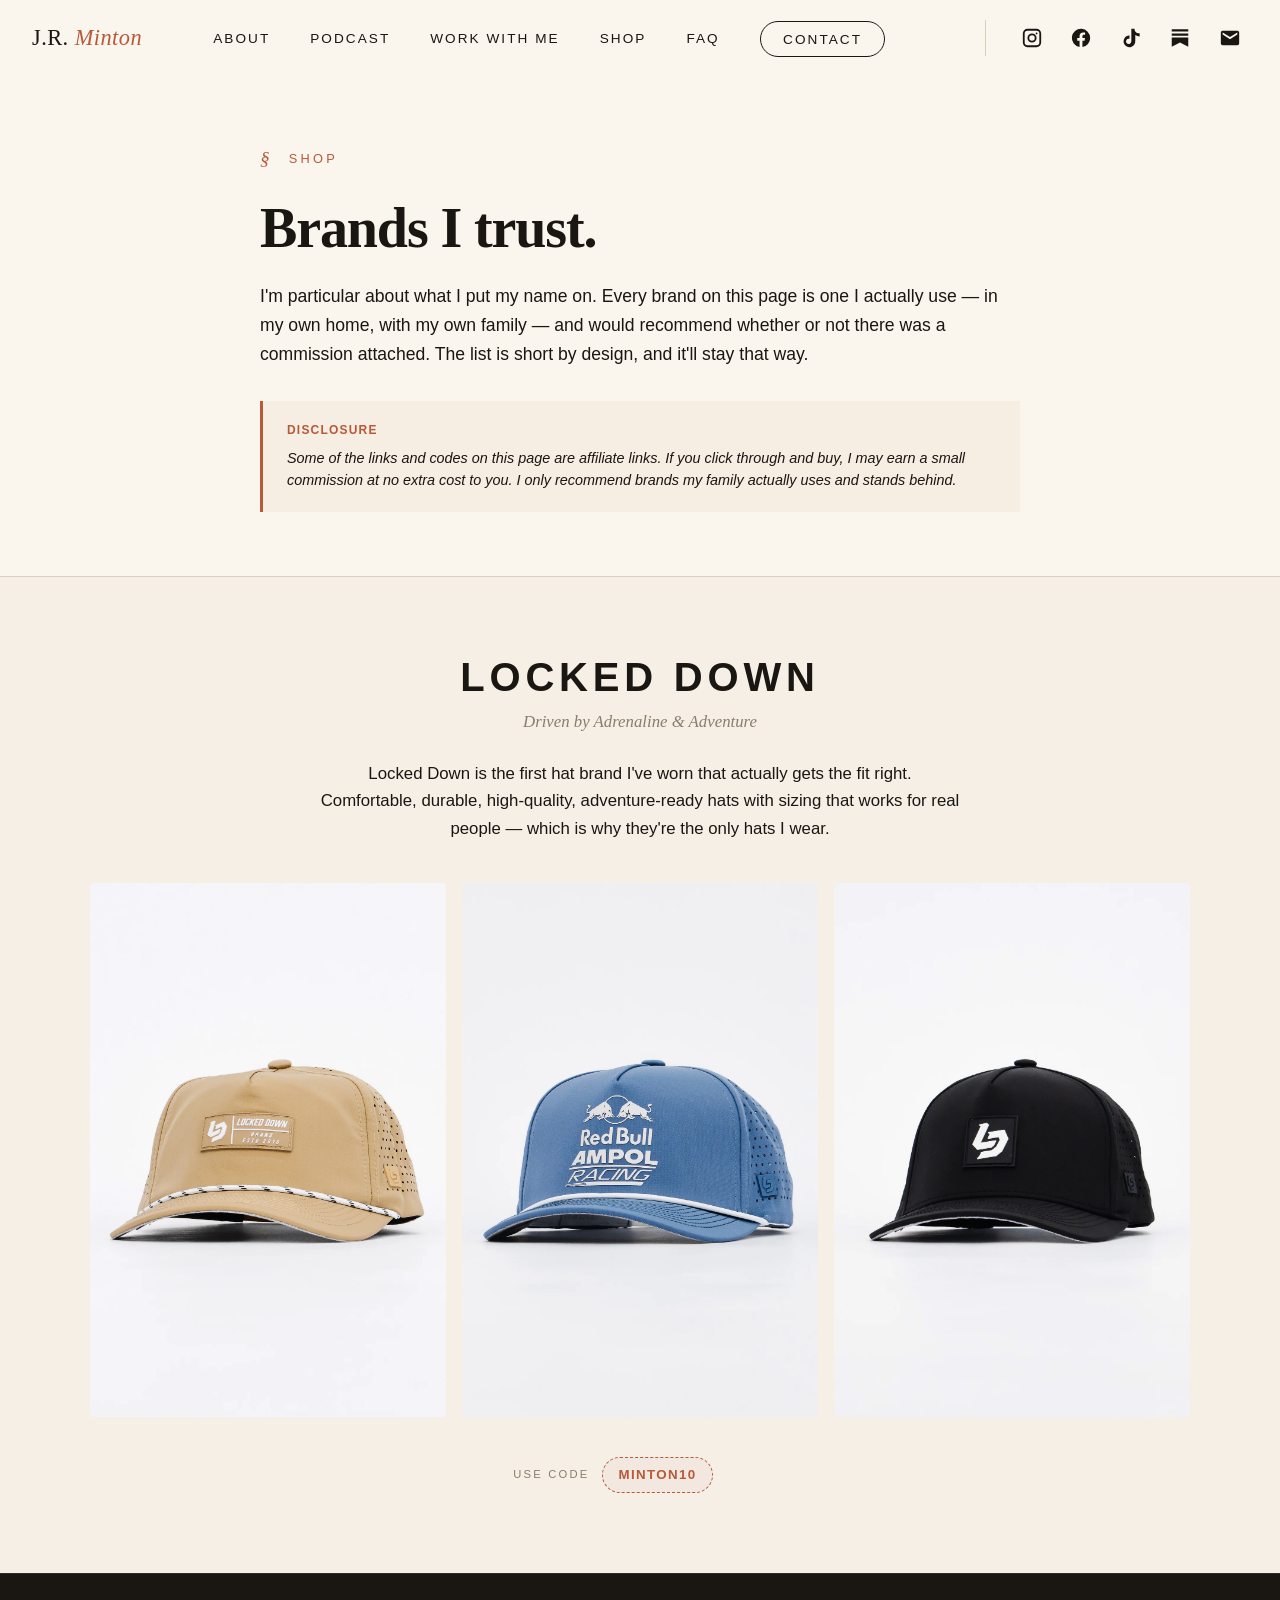
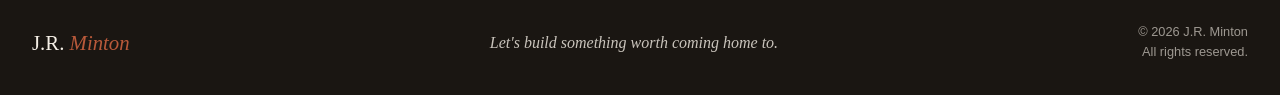
==== affiliates.html @ f05497c1 "Add files via upload" ====
<!DOCTYPE html>
<html lang="en">
<head>
<meta charset="UTF-8" />
<meta name="viewport" content="width=device-width, initial-scale=1.0" />

<!-- ============== PAGE-SPECIFIC METADATA ============== -->
<title>Shop — Brands I Trust | J.R. Minton</title>
<meta name="description" content="A short, carefully curated list of brands J.R. Minton actually uses with his family — and stands behind." />
<link rel="canonical" href="https://jrminton.com/affiliates.html" />

<!-- ============== SHARED SEO META ============== -->
<meta name="author" content="J.R. Minton" />
<meta name="robots" content="index, follow, max-image-preview:large" />
<meta name="theme-color" content="#1a1612" />

<!-- ============== OPEN GRAPH ============== -->
<meta property="og:type" content="website" />
<meta property="og:site_name" content="J.R. Minton" />
<meta property="og:title" content="Shop — Brands I Trust | J.R. Minton" />
<meta property="og:description" content="A short, carefully curated list of brands J.R. Minton actually uses with his family — and stands behind." />
<meta property="og:url" content="https://jrminton.com/affiliates.html" />
<meta property="og:image" content="https://jrminton.com/jr-minton.jpg" />
<meta property="og:image:alt" content="Portrait of J.R. Minton" />
<meta property="og:locale" content="en_US" />

<!-- ============== TWITTER / X CARD ============== -->
<meta name="twitter:card" content="summary_large_image" />
<meta name="twitter:title" content="Shop — Brands I Trust | J.R. Minton" />
<meta name="twitter:description" content="A short, carefully curated list of brands J.R. Minton actually uses with his family — and stands behind." />
<meta name="twitter:image" content="https://jrminton.com/jr-minton.jpg" />
<meta name="twitter:image:alt" content="Portrait of J.R. Minton" />

<!-- ============== FAVICON ============== -->
<link rel="icon" type="image/x-icon" href="/favicon.ico" />
<link rel="icon" type="image/svg+xml" href="/favicon.svg" />
<link rel="icon" type="image/png" sizes="96x96" href="/favicon-96x96.png" />
<link rel="apple-touch-icon" sizes="180x180" href="/apple-touch-icon.png" />
<link rel="manifest" href="/site.webmanifest" />

<!-- ============== SHARED STYLES ============== -->
<link rel="stylesheet" href="styles.css" />

</head>
<body>

<!-- ============== NAV (shared — keep identical across pages) ============== -->
<nav id="nav">
  <div class="nav-inner">
    <a href="/" class="nav-logo">J.R. <span>Minton</span></a>
    <ul class="nav-links" id="navLinks">
      <li><a href="/#about">About</a></li>
      <li><a href="/#podcast">Podcast</a></li>
      <li><a href="/#work">Work With Me</a></li>
      <li><a href="/affiliates.html">Shop</a></li>
      <li><a href="/#faq">FAQ</a></li>
      <li><a href="/#connect" class="nav-cta">Contact</a></li>
    </ul>
    <div class="nav-socials">
      <a href="https://www.instagram.com/minton__jr" target="_blank" rel="noopener noreferrer" class="nav-social" aria-label="Instagram">
        <svg viewBox="0 0 24 24"><path fill-rule="evenodd" d="M7 2h10a5 5 0 0 1 5 5v10a5 5 0 0 1-5 5H7a5 5 0 0 1-5-5V7a5 5 0 0 1 5-5zm0 2a3 3 0 0 0-3 3v10a3 3 0 0 0 3 3h10a3 3 0 0 0 3-3V7a3 3 0 0 0-3-3zm10 2a1 1 0 1 0 0 2 1 1 0 0 0 0-2zm-5 1a5 5 0 1 1 0 10 5 5 0 0 1 0-10zm0 2a3 3 0 1 0 0 6 3 3 0 0 0 0-6z"/></svg>
      </a>
      <a href="https://www.facebook.com/share/1GjVgejUcX/" target="_blank" rel="noopener noreferrer" class="nav-social" aria-label="Facebook">
        <svg viewBox="0 0 24 24"><path d="M22 12a10 10 0 1 0-11.56 9.88v-6.99H7.9V12h2.54V9.8c0-2.5 1.5-3.89 3.78-3.89 1.1 0 2.24.2 2.24.2v2.46h-1.26c-1.24 0-1.63.77-1.63 1.56V12h2.77l-.44 2.89h-2.33v6.99A10 10 0 0 0 22 12z"/></svg>
      </a>
      <a href="https://www.tiktok.com/@minton__jr" target="_blank" rel="noopener noreferrer" class="nav-social" aria-label="TikTok">
        <svg viewBox="0 0 24 24"><path d="M19.59 6.69a4.83 4.83 0 0 1-3.77-4.25V2h-3.45v13.67a2.89 2.89 0 0 1-5.2 1.74 2.89 2.89 0 0 1 2.31-4.64 2.93 2.93 0 0 1 .88.13V9.4a6.84 6.84 0 0 0-1-.05A6.33 6.33 0 0 0 5.8 20.1a6.34 6.34 0 0 0 10.86-4.43V8.78a8.16 8.16 0 0 0 4.77 1.52V6.85a4.85 4.85 0 0 1-1.84-.16z"/></svg>
      </a>
      <a href="https://substack.com/@mintonjr" target="_blank" rel="noopener noreferrer" class="nav-social" aria-label="Substack">
        <svg viewBox="0 0 24 24"><path d="M3 2.5h18V5H3zm0 4.5h18v2.5H3zm0 4.5h18V21.5l-9-4.5-9 4.5z"/></svg>
      </a>
      <a href="mailto:sofas_liquids_8u@icloud.com" class="nav-social" aria-label="Email J.R.">
        <svg viewBox="0 0 24 24"><path d="M20 4H4a2 2 0 0 0-2 2v12a2 2 0 0 0 2 2h16a2 2 0 0 0 2-2V6a2 2 0 0 0-2-2zm0 4.24-8 5-8-5V6l8 5 8-5v2.24z"/></svg>
      </a>
    </div>
    <button class="menu-toggle" id="menuToggle" aria-label="Open menu" aria-expanded="false">
      <svg class="menu-icon-open" viewBox="0 0 24 24" aria-hidden="true">
        <path d="M3 6h18M3 12h18M3 18h18" stroke="currentColor" stroke-width="2" stroke-linecap="round" fill="none"/>
      </svg>
      <svg class="menu-icon-close" viewBox="0 0 24 24" aria-hidden="true">
        <path d="M6 6l12 12M18 6L6 18" stroke="currentColor" stroke-width="2" stroke-linecap="round" fill="none"/>
      </svg>
    </button>
  </div>
</nav>

<main>

  <!-- ============== INTRO + DISCLOSURE ============== -->
  <section class="affiliate-intro">
    <div class="section-inner">
      <div class="section-label">Shop</div>
      <h1>Brands I <span class="italic">trust.</span></h1>
      <p class="lead">
        I'm particular about what I put my name on. Every brand on this page is one I actually use — in my own home, with my own family — and would recommend whether or not there was a commission attached. The list is short by design, and it'll stay that way.
      </p>

      <div class="affiliate-disclosure">
        <strong>Disclosure</strong>
        Some of the links and codes on this page are affiliate links. If you click through and buy, I may earn a small commission at no extra cost to you. I only recommend brands my family actually uses and stands behind.
      </div>
    </div>
  </section>

  <!-- ============== BRAND: LOCKED DOWN ============== -->
  <!--
    To add a new brand later, copy this entire <section class="affiliate-brand">...</section>
    block, paste it below, and swap in the new brand's name, blurb, products, and code.
    The page automatically alternates the section background (cream ↔ paper) based on position.

    Logo: currently rendering the brand name as a styled wordmark. To use an actual image
    instead, replace the <div class="brand-name"> line with:
      <img src="locked-down-logo.png" class="brand-logo-img" alt="Locked Down Brand" />
  -->
  <section class="affiliate-brand">
    <div class="section-inner">

      <div class="brand-header">
        <div class="brand-name">Locked Down</div>
        <div class="brand-tagline">Driven by Adrenaline &amp; Adventure</div>
      </div>

      <p class="brand-blurb">
        Locked Down is the first hat brand I've worn that actually gets the fit right. Comfortable, durable, high-quality, adventure-ready hats with sizing that works for real people — which is why they're the only hats I wear.
      </p>

      <div class="brand-products">
        <a href="https://collabs.shop/lomo2l" target="_blank" rel="sponsored noopener noreferrer" class="brand-product" aria-label="Shop the tan Locked Down hat">
          <img src="locked-down-1.webp" alt="Locked Down tan/khaki hat with brand patch" loading="lazy" />
        </a>
        <a href="https://collabs.shop/q4mbfq" target="_blank" rel="sponsored noopener noreferrer" class="brand-product" aria-label="Shop the Red Bull Ampol Racing Locked Down hat">
          <img src="locked-down-2.webp" alt="Locked Down x Red Bull Ampol Racing blue hat" loading="lazy" />
        </a>
        <a href="https://collabs.shop/qpv1nc" target="_blank" rel="sponsored noopener noreferrer" class="brand-product" aria-label="Shop the black Locked Down ICON hat">
          <img src="locked-down-3.webp" alt="Locked Down ICON black hat with LD logo" loading="lazy" />
        </a>
      </div>

      <!-- DISCOUNT CODE — tap the pill to copy. -->
      <div class="brand-code">
        <span class="brand-code-label">Use code</span>
        <button type="button" class="brand-code-value" data-copy="MINTON10">MINTON10</button>
        <span class="brand-code-copied" aria-live="polite">Copied!</span>
      </div>

    </div>
  </section>

</main>

<!-- ============== FOOTER ============== -->
<footer>
  <div class="footer-inner">
    <div class="footer-logo">J.R. <span class="italic">Minton</span></div>
    <div class="footer-tagline">Let's build something worth coming home to.</div>
    <div class="footer-meta">
      © 2026 J.R. Minton<br>
      All rights reserved.
    </div>
  </div>
</footer>

<script src="scripts.js" defer></script>

</body>
</html>
---- styles.css ----
:root {
    --ink: #1a1612;
    --cream: #f5efe6;
    --paper: #faf6ee;
    --terracotta: #b8593a;
    --terracotta-deep: #8f4128;
    --sage: #6b7a5a;
    --warm-gray: #8a7d6b;
    --rule: #d9cfbf;
  }

  * { margin: 0; padding: 0; box-sizing: border-box; }

  html { scroll-behavior: smooth; }

  body {
    background: var(--paper);
    color: var(--ink);
    font-family: 'Inter', sans-serif;
    font-weight: 400;
    line-height: 1.6;
    -webkit-font-smoothing: antialiased;
    overflow-x: hidden;
  }

  .display { font-family: 'Fraunces', serif; font-weight: 400; letter-spacing: -0.02em; }
  .display-italic { font-family: 'Fraunces', serif; font-style: italic; font-weight: 400; }

  /* ================ NAV ================ */
  nav {
    position: fixed;
    top: 0; left: 0; right: 0;
    z-index: 100;
    padding: 1.25rem 2rem;
    background: var(--paper);
    border-bottom: 1px solid transparent;
    transition: border-color 0.3s ease;
  }
  nav.scrolled { border-bottom-color: var(--rule); }

  .nav-inner {
    max-width: 1400px;
    margin: 0 auto;
    display: flex;
    justify-content: space-between;
    align-items: center;
  }

  .nav-logo {
    font-family: 'Fraunces', serif;
    font-size: 1.4rem;
    font-weight: 500;
    letter-spacing: 0.02em;
    color: var(--ink);
    text-decoration: none;
  }
  .nav-logo span { font-style: italic; color: var(--terracotta); }

  .nav-links {
    display: flex;
    gap: 2.5rem;
    list-style: none;
    align-items: center;
  }
  .nav-links a {
    font-size: 0.85rem;
    text-transform: uppercase;
    letter-spacing: 0.15em;
    color: var(--ink);
    text-decoration: none;
    transition: color 0.2s ease;
    font-weight: 500;
  }
  .nav-links a:hover { color: var(--terracotta); }

  .nav-cta {
    padding: 0.6rem 1.4rem;
    border: 1px solid var(--ink);
    border-radius: 999px;
    transition: all 0.2s ease;
  }
  .nav-cta:hover {
    background: var(--ink);
    color: var(--paper) !important;
  }

  .menu-toggle {
    display: none;
    background: none;
    border: none;
    cursor: pointer;
    color: var(--ink);
    padding: 0.25rem;
    line-height: 0;
  }
  .menu-toggle svg {
    width: 24px;
    height: 24px;
    display: block;
  }
  .menu-toggle .menu-icon-close { display: none; }
  .menu-toggle.is-open .menu-icon-open { display: none; }
  .menu-toggle.is-open .menu-icon-close { display: block; }

  /* ================ NAV SOCIALS ================ */
  .nav-socials {
    display: flex;
    align-items: center;
    gap: 0.85rem;
    margin-left: 1.75rem;
    padding-left: 1.75rem;
    border-left: 1px solid var(--rule);
  }
  .nav-social {
    display: inline-flex;
    align-items: center;
    justify-content: center;
    width: 36px;
    height: 36px;
    border-radius: 50%;
    color: var(--ink);
    transition: all 0.2s ease;
    text-decoration: none;
  }
  .nav-social:hover {
    background: var(--terracotta);
    color: var(--paper);
    transform: translateY(-1px);
  }
  .nav-social svg {
    width: 22px;
    height: 22px;
    fill: currentColor;
  }

  /* ================ HERO ================ */
  .hero {
    min-height: 100vh;
    /* dvh accounts for iOS Safari's collapsing browser chrome — newer browsers
       use this; older ones fall back to the vh value above. */
    min-height: 100dvh;
    padding: 8rem 2rem 4rem;
    display: flex;
    align-items: center;
    position: relative;
    overflow: hidden;
    background: var(--ink);
    color: var(--cream);
  }

  .hero::before {
    content: '';
    position: absolute;
    top: 0; right: 0;
    width: 45%;
    height: 100%;
    background:
      radial-gradient(circle at 80% 30%, rgba(184, 89, 58, 0.12) 0%, transparent 55%),
      radial-gradient(circle at 20% 70%, rgba(107, 122, 90, 0.08) 0%, transparent 45%);
    pointer-events: none;
  }

  .hero-inner {
    max-width: 1100px;
    margin: 0 auto;
    width: 100%;
    position: relative;
    z-index: 1;
  }

  .hero-headline-row {
    display: flex;
    align-items: center;
    justify-content: center;
    gap: 2.5rem;
    margin-bottom: 2rem;
    flex-wrap: wrap;
  }
  .hero-headline-row h1 {
    margin-bottom: 0;
    min-width: 0;
  }

  .hero-eyebrow {
    display: flex;
    align-items: center;
    gap: 1rem;
    margin-bottom: 2rem;
    font-size: 0.8rem;
    letter-spacing: 0.2em;
    text-transform: uppercase;
    color: var(--warm-gray);
    font-weight: 500;
  }
  .hero-eyebrow::before {
    content: '';
    width: 40px;
    height: 1px;
    background: var(--terracotta);
  }
  .hero .hero-eyebrow {
    color: var(--cream);
    opacity: 0.7;
  }

  .hero h1 {
    font-family: 'Fraunces', serif;
    font-size: clamp(3rem, 7vw, 6.5rem);
    line-height: 0.95;
    letter-spacing: -0.03em;
    margin-bottom: 2rem;
    font-weight: 300;
    color: var(--cream);
  }
  .hero h1 .italic {
    font-style: italic;
    color: var(--terracotta);
    font-weight: 300;
  }
  .hero h1 .headline-line-2 {
    font-size: 0.78em;
    display: inline-block;
    white-space: nowrap;
  }
  /* Allow the second line to wrap on narrow screens; otherwise it overflows
     the viewport and gets clipped by body's overflow-x: hidden. */
  @media (max-width: 600px) {
    .hero h1 .headline-line-2 { white-space: normal; }
  }

  .hero-tagline {
    font-size: 1.15rem;
    line-height: 1.6;
    color: var(--cream);
    opacity: 0.78;
    max-width: 520px;
    margin-bottom: 2.5rem;
  }

  .hero-cta-group {
    display: flex;
    gap: 1rem;
    flex-wrap: wrap;
  }

  .btn {
    display: inline-flex;
    align-items: center;
    gap: 0.6rem;
    padding: 0.95rem 1.8rem;
    font-size: 0.85rem;
    text-transform: uppercase;
    letter-spacing: 0.15em;
    text-decoration: none;
    font-weight: 500;
    transition: all 0.25s ease;
    cursor: pointer;
    border: none;
    font-family: 'Inter', sans-serif;
  }
  .btn-primary {
    background: var(--ink);
    color: var(--paper);
    border-radius: 999px;
  }
  .btn-primary:hover {
    background: var(--terracotta);
    transform: translateY(-2px);
  }
  .btn-secondary {
    background: var(--cream);
    color: var(--ink);
    border: 1.5px solid var(--ink);
    border-radius: 999px;
  }
  .btn-secondary:hover {
    background: var(--ink);
    color: var(--paper);
  }
  .hero .btn-secondary {
    background: transparent;
    color: var(--cream);
    border-color: var(--cream);
  }
  .hero .btn-secondary:hover {
    background: var(--cream);
    color: var(--ink);
  }
  .btn-arrow { transition: transform 0.25s ease; }
  .btn:hover .btn-arrow { transform: translateX(4px); }

  .hero-portrait {
    width: 220px;
    height: 220px;
    flex-shrink: 0;
    border-radius: 50%;
    overflow: hidden;
    box-shadow: 0 8px 24px rgba(26, 22, 18, 0.15);
    background: var(--cream);
  }

  .hero-portrait img {
    width: 100%;
    height: 100%;
    object-fit: cover;
    object-position: center top;
    display: block;
  }

  .portrait-badge {
    position: absolute;
    bottom: -1.5rem;
    left: -1.5rem;
    background: var(--cream);
    padding: 1.25rem 1.5rem;
    border-radius: 4px;
    box-shadow: 0 10px 40px rgba(26, 22, 18, 0.12);
    z-index: 2;
  }
  .portrait-badge-num {
    font-family: 'Fraunces', serif;
    font-size: 2rem;
    line-height: 1;
    color: var(--terracotta);
    font-weight: 500;
  }
  .portrait-badge-label {
    font-size: 0.7rem;
    text-transform: uppercase;
    letter-spacing: 0.15em;
    color: var(--warm-gray);
    margin-top: 0.4rem;
  }

  /* ================ SOCIAL STRIP ================ */
  .social-strip {
    background: var(--ink);
    color: var(--cream);
    padding: 3rem 2rem;
    overflow: hidden;
  }
  /* Inline variant — sits inside another section with rounded corners and tight margins */
  .social-strip-inline {
    border-radius: 4px;
    padding: 2.5rem 2rem;
    margin-bottom: 1.5rem;
  }
  .social-strip-inner {
    max-width: 1400px;
    margin: 0 auto;
    display: grid;
    grid-template-columns: repeat(4, 1fr);
    gap: 2rem;
  }
  .social-stat {
    text-align: center;
    border-right: 1px solid rgba(245, 239, 230, 0.15);
    padding: 0.5rem 0;
  }
  .social-stat:last-child { border-right: none; }
  .social-stat-num {
    font-family: 'Fraunces', serif;
    font-size: 2.5rem;
    line-height: 1;
    margin-bottom: 0.5rem;
    font-weight: 400;
  }
  .social-stat-num .italic { font-style: italic; color: var(--terracotta); }
  .social-stat-label {
    font-size: 0.75rem;
    text-transform: uppercase;
    letter-spacing: 0.2em;
    opacity: 0.7;
  }

  /* ================ SECTION SHARED ================ */
  section {
    padding: 7rem 2rem;
    position: relative;
  }
  .section-inner {
    max-width: 1400px;
    margin: 0 auto;
  }

  .section-label {
    font-size: 0.8rem;
    letter-spacing: 0.25em;
    text-transform: uppercase;
    color: var(--terracotta);
    margin-bottom: 1.5rem;
    font-weight: 500;
    display: flex;
    align-items: center;
    gap: 1rem;
  }
  .section-label::before {
    content: '§';
    font-family: 'Fraunces', serif;
    font-size: 1.2rem;
    font-style: italic;
  }

  .section-title {
    font-family: 'Fraunces', serif;
    font-size: clamp(2.2rem, 4.5vw, 4rem);
    line-height: 1.05;
    letter-spacing: -0.02em;
    margin-bottom: 1.5rem;
    font-weight: 400;
  }
  .section-title .italic { font-style: italic; color: var(--terracotta); font-weight: 300; }

  /* ================ ABOUT ================ */
  .about {
    background: var(--cream);
  }
  .about-grid {
    display: grid;
    grid-template-columns: 1fr 1.2fr;
    gap: 5rem;
    align-items: start;
  }
  .about-image-stack {
    position: relative;
    aspect-ratio: 3/4;
  }
  .about-image-main {
    position: absolute;
    inset: 0;
    background: linear-gradient(135deg, #3d342a 0%, #1a1612 100%);
    border-radius: 4px;
    box-shadow: 0 20px 60px rgba(26, 22, 18, 0.2);
    overflow: hidden;
  }
  .about-image-main img {
    width: 100%;
    height: 100%;
    object-fit: cover;
    object-position: center;
    display: block;
  }
  .about-quote-card {
    position: absolute;
    bottom: -2rem;
    right: -2rem;
    background: var(--paper);
    padding: 1.75rem;
    max-width: 240px;
    border-radius: 4px;
    box-shadow: 0 15px 40px rgba(26, 22, 18, 0.15);
  }
  .about-quote-card .quote-mark {
    font-family: 'Fraunces', serif;
    font-style: italic;
    font-size: 3rem;
    line-height: 0.5;
    color: var(--terracotta);
    margin-bottom: 0.5rem;
    display: block;
  }
  .about-quote-card p {
    font-family: 'Fraunces', serif;
    font-style: italic;
    font-size: 0.95rem;
    line-height: 1.4;
    color: var(--ink);
  }

  .about-content p {
    margin-bottom: 1.25rem;
    font-size: 1.05rem;
    line-height: 1.75;
    color: var(--ink);
    opacity: 0.88;
  }
  .about-content p:first-of-type {
    font-family: 'Fraunces', serif;
    font-size: 1.4rem;
    line-height: 1.5;
    color: var(--ink);
    opacity: 1;
    margin-bottom: 1.75rem;
  }
  .about-content p:first-of-type .italic {
    font-style: italic;
    color: var(--terracotta);
  }

  .about-meta {
    margin-top: 2.5rem;
    padding-top: 2rem;
    border-top: 1px solid var(--rule);
    display: grid;
    grid-template-columns: repeat(3, 1fr);
    gap: 1.5rem;
  }
  .about-meta-item {
    font-size: 0.85rem;
  }
  .about-meta-label {
    text-transform: uppercase;
    letter-spacing: 0.15em;
    color: var(--warm-gray);
    margin-bottom: 0.4rem;
    font-size: 0.7rem;
  }
  .about-meta-value {
    font-family: 'Fraunces', serif;
    font-size: 1rem;
  }

  /* ================ PODCAST ================ */
  .podcast {
    background: var(--ink);
    color: var(--cream);
    overflow: hidden;
    position: relative;
    /* Override global section padding — handle our own spacing */
    padding: 4rem 2rem 5rem;
  }

  .podcast-stack {
    max-width: 760px;
    width: 100%;
    margin: 0 auto;
    text-align: center;
    position: relative;
    display: flex;
    flex-direction: column;
    align-items: center;
  }
  .podcast .section-label {
    color: var(--terracotta);
    justify-content: center;
    margin-bottom: 2rem;
  }

  /* The wave - scales based on scroll progress.
     transform-origin: center bottom means it shrinks UPWARD from its
     bottom edge, leaving the title position untouched.
     margin-top (set by JS, becomes negative) pulls the shrinking wave
     up toward the label, closing the empty space above it. */
  .podcast-wave {
    position: relative;
    width: 100%;
    max-width: 720px;
    aspect-ratio: 16/9;
    display: flex;
    align-items: center;
    justify-content: center;
    transform: scale(var(--wave-scale, 1));
    transform-origin: center bottom;
    margin-top: var(--wave-margin-top, 0rem);
  }
  .podcast-wave-glow {
    position: absolute;
    inset: -10%;
    background: radial-gradient(circle at center, rgba(184, 89, 58, 0.18) 0%, transparent 60%);
    pointer-events: none;
    opacity: var(--glow-opacity, 1);
  }
  .podcast-wave img {
    width: 100%;
    height: auto;
    filter: brightness(0) invert(1);
    position: relative;
    z-index: 1;
    animation: wave-pulse 4s ease-in-out infinite;
  }

  @keyframes wave-pulse {
    0%, 100% { opacity: 0.85; transform: scale(1); }
    50% { opacity: 1; transform: scale(1.02); }
  }

  /* Content that fades in as user scrolls */
  .podcast-content {
    opacity: var(--content-opacity, 0);
    transform: translateY(var(--content-translate, 30px));
    transition: opacity 0.3s ease, transform 0.3s ease;
    width: 100%;
  }

  .podcast-title {
    font-family: 'Fraunces', serif;
    font-size: clamp(2.2rem, 4.5vw, 4rem);
    line-height: 1.05;
    letter-spacing: -0.02em;
    margin-bottom: 1.5rem;
    font-weight: 400;
    color: var(--cream);
  }
  .podcast-title .italic {
    font-style: italic;
    color: var(--terracotta);
    font-weight: 300;
  }

  .podcast-description {
    font-size: 1rem;
    line-height: 1.65;
    color: var(--cream);
    opacity: 0.85;
    margin-bottom: 0.75rem;
    max-width: 600px;
    margin-left: auto;
    margin-right: auto;
  }
  .podcast-description:last-of-type {
    margin-bottom: 1.75rem;
  }

  .podcast-coming-soon {
    display: inline-block;
    margin-bottom: 1.5rem;
    padding: 0.4rem 0.9rem;
    background: var(--terracotta);
    color: var(--cream);
    font-size: 0.7rem;
    text-transform: uppercase;
    letter-spacing: 0.2em;
    border-radius: 2px;
    font-weight: 500;
  }

  .podcast-platforms {
    display: flex;
    flex-wrap: wrap;
    gap: 0.75rem;
    justify-content: center;
  }
  .platform-pill {
    padding: 0.6rem 1.2rem;
    background: rgba(245, 239, 230, 0.08);
    border: 1px solid rgba(245, 239, 230, 0.2);
    border-radius: 999px;
    font-size: 0.8rem;
    text-transform: uppercase;
    letter-spacing: 0.15em;
    color: var(--cream);
    text-decoration: none;
    transition: all 0.2s ease;
  }
  .platform-pill:hover {
    background: var(--terracotta);
    border-color: var(--terracotta);
  }

  /* ================ WORK WITH ME ================ */
  .work {
    background: var(--paper);
  }
  .work-header {
    text-align: center;
    max-width: 720px;
    margin: 0 auto 5rem;
  }
  .work-header .section-label { justify-content: center; }
  .work-subtitle {
    font-size: 1.1rem;
    line-height: 1.6;
    color: var(--ink);
    opacity: 0.8;
    max-width: 600px;
    margin: 1.5rem auto 0;
  }

  .demographics {
    display: grid;
    grid-template-columns: repeat(4, 1fr);
    gap: 1px;
    background: var(--rule);
    margin-bottom: 5rem;
    border: 1px solid var(--rule);
  }
  .demo-card {
    background: var(--paper);
    padding: 2rem 1.5rem;
    text-align: center;
    min-width: 0;
    overflow: hidden;
  }
  .demo-num {
    font-family: 'Fraunces', serif;
    font-size: 2.8rem;
    line-height: 1;
    color: var(--terracotta);
    margin-bottom: 0.5rem;
    font-weight: 400;
  }
  .demo-num .italic { font-style: italic; }
  .demo-label {
    font-size: 0.75rem;
    text-transform: uppercase;
    letter-spacing: 0.15em;
    color: var(--warm-gray);
    line-height: 1.4;
  }

  .work-categories {
    display: grid;
    grid-template-columns: repeat(2, 1fr);
    gap: 2rem;
    margin-bottom: 4rem;
  }
  .category-card {
    background: var(--cream);
    padding: 2.5rem;
    border-radius: 4px;
    border: 1px solid var(--rule);
    transition: all 0.3s ease;
  }
  .category-card:hover {
    border-color: var(--terracotta);
    transform: translateY(-3px);
  }
  .category-num {
    font-family: 'Fraunces', serif;
    font-style: italic;
    font-size: 1rem;
    color: var(--terracotta);
    margin-bottom: 1rem;
  }
  .category-title {
    font-family: 'Fraunces', serif;
    font-size: 1.6rem;
    margin-bottom: 1rem;
    line-height: 1.2;
  }
  .category-desc {
    font-size: 0.95rem;
    line-height: 1.6;
    opacity: 0.8;
  }

  .work-cta-block {
    background: var(--ink);
    color: var(--cream);
    padding: 4rem 3rem;
    border-radius: 4px;
    text-align: center;
  }
  .work-cta-block h3 {
    font-family: 'Fraunces', serif;
    font-size: clamp(1.8rem, 3.5vw, 2.8rem);
    line-height: 1.1;
    margin-bottom: 1rem;
    font-weight: 400;
  }
  .work-cta-block h3 .italic { font-style: italic; color: var(--terracotta); }
  .work-cta-block p {
    opacity: 0.8;
    margin-bottom: 2rem;
    max-width: 540px;
    margin-left: auto;
    margin-right: auto;
  }
  .work-cta-block .btn-primary {
    background: var(--terracotta);
  }
  .work-cta-block .btn-primary:hover {
    background: var(--cream);
    color: var(--ink);
  }

  /* ================ SHOP / FINDS ================ */
  /* (Finds section CSS removed — no corresponding HTML.) */

  /* ================ FAQ ================ */
  .faq {
    background: var(--cream);
    color: var(--ink);
    padding: 7rem 2rem;
    position: relative;
  }
  .faq-inner {
    max-width: 820px;
    margin: 0 auto;
  }
  .faq-header {
    text-align: center;
    margin-bottom: 4rem;
  }
  .faq h2 {
    font-family: 'Fraunces', serif;
    font-size: clamp(2.5rem, 5vw, 4.5rem);
    line-height: 1.05;
    margin: 1rem 0 1.25rem;
    font-weight: 400;
  }
  .faq h2 .italic { font-style: italic; color: var(--terracotta); }
  .faq-sub {
    font-size: 1.05rem;
    opacity: 0.75;
    max-width: 540px;
    margin: 0 auto;
    line-height: 1.6;
  }
  .faq-list {
    border-top: 1px solid rgba(26, 22, 18, 0.15);
  }
  .faq-item {
    border-bottom: 1px solid rgba(26, 22, 18, 0.15);
  }
  .faq-item summary {
    list-style: none;
    cursor: pointer;
    padding: 1.6rem 0;
    font-family: 'Fraunces', serif;
    font-size: 1.25rem;
    font-weight: 400;
    color: var(--ink);
    display: flex;
    justify-content: space-between;
    align-items: center;
    gap: 1.5rem;
    transition: color 0.2s ease;
  }
  .faq-item summary::-webkit-details-marker { display: none; }
  .faq-item summary:hover { color: var(--terracotta); }
  .faq-icon {
    flex-shrink: 0;
    width: 24px;
    height: 24px;
    position: relative;
    transition: transform 0.3s ease;
  }
  .faq-icon::before,
  .faq-icon::after {
    content: '';
    position: absolute;
    background: currentColor;
    top: 50%;
    left: 50%;
    transition: transform 0.3s ease;
  }
  .faq-icon::before {
    width: 14px;
    height: 1.5px;
    transform: translate(-50%, -50%);
  }
  .faq-icon::after {
    width: 1.5px;
    height: 14px;
    transform: translate(-50%, -50%);
  }
  .faq-item[open] .faq-icon::after {
    transform: translate(-50%, -50%) rotate(90deg);
    opacity: 0;
  }
  .faq-answer {
    padding: 0 0 1.8rem;
    font-size: 1rem;
    line-height: 1.7;
    color: var(--ink);
    opacity: 0.85;
    max-width: 680px;
  }
  .faq-answer a {
    color: var(--terracotta);
    text-decoration: underline;
    text-underline-offset: 3px;
  }
  .faq-answer a:hover { color: var(--terracotta-deep); }

  /* ================ CONNECT ================ */
  .connect {
    background: var(--ink);
    color: var(--cream);
    padding: 7rem 2rem;
    position: relative;
    overflow: hidden;
  }
  .connect::before {
    content: '';
    position: absolute;
    top: -10%; right: -10%;
    width: 500px; height: 500px;
    background: radial-gradient(circle, rgba(184, 89, 58, 0.15), transparent 70%);
    border-radius: 50%;
    pointer-events: none;
  }
  .connect-inner {
    max-width: 1000px;
    margin: 0 auto;
    text-align: center;
    position: relative;
    z-index: 1;
  }
  .connect h2 {
    font-family: 'Fraunces', serif;
    font-size: clamp(2.5rem, 5vw, 4.5rem);
    line-height: 1.05;
    margin-bottom: 1.5rem;
    font-weight: 400;
  }
  .connect h2 .italic { font-style: italic; color: var(--terracotta); }
  .connect-sub {
    font-size: 1.1rem;
    opacity: 0.8;
    margin-bottom: 3rem;
    max-width: 600px;
    margin-left: auto;
    margin-right: auto;
  }

  /* Contact form */
  .contact-form {
    max-width: 600px;
    margin: 0 auto;
    text-align: left;
  }
  .form-row {
    display: grid;
    grid-template-columns: 1fr 1fr;
    gap: 1.25rem;
    margin-bottom: 1.25rem;
  }
  .form-field {
    margin-bottom: 1.25rem;
    display: flex;
    flex-direction: column;
  }
  .form-row .form-field { margin-bottom: 0; }
  .form-field label {
    font-size: 0.7rem;
    text-transform: uppercase;
    letter-spacing: 0.15em;
    margin-bottom: 0.5rem;
    opacity: 0.7;
    color: var(--cream);
    font-weight: 500;
  }
  .form-field input,
  .form-field textarea {
    background: rgba(245, 239, 230, 0.06);
    border: 1px solid rgba(245, 239, 230, 0.18);
    color: var(--cream);
    padding: 0.85rem 1rem;
    font-family: inherit;
    font-size: 1rem;
    border-radius: 3px;
    transition: border-color 0.2s, background 0.2s;
    width: 100%;
    box-sizing: border-box;
  }
  .form-field input:focus,
  .form-field textarea:focus {
    outline: none;
    border-color: var(--terracotta);
    background: rgba(245, 239, 230, 0.1);
  }
  .form-field textarea {
    resize: vertical;
    min-height: 140px;
    font-family: inherit;
    line-height: 1.5;
  }
  .form-honeypot {
    position: absolute;
    left: -9999px;
    width: 1px;
    height: 1px;
    opacity: 0;
  }
  .form-submit-row {
    text-align: center;
    margin-top: 0.5rem;
  }
  .form-submit {
    background: var(--terracotta);
    color: var(--cream);
    border: none;
    padding: 1rem 2.5rem;
    font-family: inherit;
    font-size: 0.85rem;
    letter-spacing: 0.2em;
    text-transform: uppercase;
    cursor: pointer;
    border-radius: 2px;
    font-weight: 500;
    transition: background 0.25s, transform 0.25s;
  }
  .form-submit:hover {
    background: var(--terracotta-deep);
    transform: translateY(-2px);
  }
  .form-submit:disabled {
    opacity: 0.6;
    cursor: not-allowed;
    transform: none;
  }
  .form-status {
    margin-top: 1.5rem;
    border-radius: 4px;
    font-size: 0.95rem;
    text-align: center;
    /* Always rendered (no display:none) so aria-live announcements fire when text appears.
       Visually invisible when empty: zero padding, transparent border. */
    padding: 0;
    border: 1px solid transparent;
    background: transparent;
    color: var(--cream);
    transition: padding 0.2s, background 0.2s, border-color 0.2s;
  }
  .form-status.success,
  .form-status.error {
    padding: 1rem 1.25rem;
  }
  .form-status.success {
    background: rgba(184, 89, 58, 0.18);
    border-color: var(--terracotta);
  }
  .form-status.error {
    background: rgba(220, 80, 80, 0.18);
    border-color: #dc6464;
  }
  /* ================ FOOTER ================ */
  footer {
    background: var(--ink);
    color: var(--cream);
    padding: 3rem 2rem 2rem;
    border-top: 1px solid rgba(245, 239, 230, 0.1);
  }
  .footer-inner {
    max-width: 1400px;
    margin: 0 auto;
    display: flex;
    justify-content: space-between;
    align-items: center;
    flex-wrap: wrap;
    gap: 1.5rem;
  }
  .footer-logo {
    font-family: 'Fraunces', serif;
    font-size: 1.3rem;
    font-weight: 500;
  }
  .footer-logo .italic { font-style: italic; color: var(--terracotta); }
  .footer-meta {
    font-size: 0.8rem;
    opacity: 0.6;
    text-align: right;
  }
  .footer-tagline {
    font-family: 'Fraunces', serif;
    font-style: italic;
    font-size: 1rem;
    opacity: 0.8;
    text-align: center;
    flex: 1;
    min-width: 200px;
  }

  /* ================ RESPONSIVE ================ */
  @media (max-width: 900px) {
    nav { padding: 1rem 1.25rem; }
    .nav-links {
      position: fixed;
      top: 0; right: -100%;
      width: 75%;
      max-width: 320px;
      height: 100vh;
      height: 100dvh;
      background: var(--paper);
      flex-direction: column;
      padding: 5rem 2rem 2rem;
      gap: 1.5rem;
      transition: right 0.3s ease;
      box-shadow: -10px 0 40px rgba(0, 0, 0, 0.1);
      align-items: flex-start;
    }
    .nav-links.open { right: 0; }
    .nav-links a { font-size: 1rem; }
    .menu-toggle { display: block; z-index: 101; }

    /* Keep social icons visible on mobile, sized down a touch */
    .nav-socials {
      margin-left: 0;
      padding-left: 0;
      border-left: none;
      gap: 0.4rem;
      margin-right: 0.5rem;
    }
    .nav-social {
      width: 32px;
      height: 32px;
    }
    .nav-social svg { width: 20px; height: 20px; }

    .hero { padding: 7rem 1.25rem 4rem; }
    .hero-headline-row {
      gap: 1.25rem;
    }
    .hero-portrait { width: 150px; height: 150px; }

    section { padding: 5rem 1.25rem; }

    .social-strip-inline { padding: 1.5rem 0.75rem; }
    .social-strip-inner {
      grid-template-columns: repeat(4, 1fr);
      gap: 0.5rem;
    }
    .social-stat {
      border-right: 1px solid rgba(245, 239, 230, 0.15);
      padding: 0.25rem 0;
      min-width: 0;
      overflow: hidden;
    }
    .social-stat:last-child { border-right: none; }
    .social-stat-num { font-size: 1.5rem; }
    .social-stat-label { font-size: 0.6rem; letter-spacing: 0.1em; }

    .about-grid {
      grid-template-columns: 1fr;
      gap: 4rem;
    }
    .about-image-stack { max-width: 400px; margin: 0 auto; width: 100%; }
    .about-quote-card { right: 0; }
    .about-meta { grid-template-columns: 1fr; gap: 1.25rem; }

    /* Demographics: keep 4 across on mobile, just smaller. Saves a lot of scroll. */
    .demographics {
      grid-template-columns: repeat(4, 1fr);
      margin-bottom: 3rem;
    }
    .demo-card {
      padding: 1.25rem 0.5rem;
    }
    .demo-num {
      font-size: 1.6rem;
      margin-bottom: 0.4rem;
    }
    .demo-label {
      font-size: 0.6rem;
      letter-spacing: 0.1em;
    }

    /* Categories: 2x2 grid on mobile instead of stacked, with tighter padding */
    .work-categories {
      grid-template-columns: repeat(2, 1fr);
      gap: 1rem;
      margin-bottom: 3rem;
    }
    .category-card {
      padding: 1.5rem 1.25rem;
    }
    .category-num {
      font-size: 0.85rem;
      margin-bottom: 0.5rem;
    }
    .category-title {
      font-size: 1.15rem;
      margin-bottom: 0.6rem;
    }
    .category-desc {
      font-size: 0.85rem;
      line-height: 1.5;
    }

    .work-cta-block { padding: 3rem 1.5rem; }

    .form-row { grid-template-columns: 1fr; gap: 0; }
    .form-row .form-field { margin-bottom: 1.25rem; }

    .footer-inner { flex-direction: column; text-align: center; }
    .footer-meta { text-align: center; }
  }

  /* ================ FADE IN ANIMATIONS ================ */
  .fade-in {
    opacity: 0;
    transform: translateY(20px);
    transition: opacity 0.8s ease, transform 0.8s ease;
  }
  .fade-in.visible {
    opacity: 1;
    transform: translateY(0);
  }

  /* ================================================================ */
  /* ================ AFFILIATE PAGE (affiliates.html) ================ */
  /* ================================================================ */

  /* --- Intro / header band --- */
  .affiliate-intro {
    background: var(--paper);
    padding: 9rem 2rem 4rem;
  }
  .affiliate-intro .section-inner {
    max-width: 760px;
  }
  .affiliate-intro .section-label {
    margin-bottom: 1.5rem;
  }
  .affiliate-intro h1 {
    font-family: 'Fraunces', serif;
    font-size: clamp(2.25rem, 5vw, 3.5rem);
    line-height: 1.05;
    letter-spacing: -0.02em;
    margin-bottom: 1.5rem;
    color: var(--ink);
  }
  .affiliate-intro p.lead {
    font-size: 1.1rem;
    line-height: 1.65;
    color: var(--ink);
    margin-bottom: 2rem;
  }

  /* --- FTC disclosure box --- */
  .affiliate-disclosure {
    margin-top: 2rem;
    padding: 1.25rem 1.5rem;
    border-left: 3px solid var(--terracotta);
    background: rgba(184, 89, 58, 0.06);
    font-size: 0.9rem;
    line-height: 1.55;
    color: var(--ink);
    font-style: italic;
  }
  .affiliate-disclosure strong {
    font-style: normal;
    font-weight: 600;
    text-transform: uppercase;
    letter-spacing: 0.1em;
    font-size: 0.75rem;
    color: var(--terracotta);
    display: block;
    margin-bottom: 0.5rem;
  }

  /* --- Brand section --- */
  .affiliate-brand {
    padding: 5rem 2rem;
    border-top: 1px solid var(--rule);
  }
  .affiliate-brand:nth-of-type(even) { background: var(--cream); }
  .affiliate-brand:nth-of-type(odd)  { background: var(--paper); }
  .affiliate-brand .section-inner {
    max-width: 1100px;
  }

  /* Brand header: name + tagline */
  .brand-header {
    text-align: center;
    margin-bottom: 1.5rem;
  }
  /* Wordmark style — used when no logo image is provided.
     To swap in a real logo image, replace .brand-name with
     <img src="..." class="brand-logo-img" alt="Brand Name"> */
  .brand-name {
    font-family: 'Inter', sans-serif;
    font-size: clamp(1.75rem, 4.5vw, 2.5rem);
    font-weight: 700;
    letter-spacing: 0.12em;
    text-transform: uppercase;
    color: var(--ink);
    line-height: 1;
  }
  .brand-logo-img {
    max-height: 60px;
    width: auto;
    margin: 0 auto;
    display: block;
  }
  .brand-tagline {
    font-family: 'Fraunces', serif;
    font-style: italic;
    font-size: 1.05rem;
    color: var(--warm-gray);
    margin-top: 0.75rem;
  }

  /* "Why I love it" blurb */
  .brand-blurb {
    max-width: 640px;
    margin: 0 auto 2.5rem;
    font-size: 1.05rem;
    line-height: 1.65;
    text-align: center;
    color: var(--ink);
  }

  /* Product grid — always 3 across, even on mobile (per spec) */
  .brand-products {
    display: grid;
    grid-template-columns: repeat(3, 1fr);
    gap: 1rem;
    margin-bottom: 2.5rem;
  }
  .brand-product {
    display: block;
    text-decoration: none;
    color: inherit;
    border-radius: 4px;
    overflow: hidden;
    background: var(--cream);
    transition: transform 0.2s ease, box-shadow 0.2s ease;
  }
  .affiliate-brand:nth-of-type(odd) .brand-product { background: var(--cream); }
  .affiliate-brand:nth-of-type(even) .brand-product { background: var(--paper); }
  .brand-product:hover {
    transform: translateY(-3px);
    box-shadow: 0 10px 24px rgba(26, 22, 18, 0.10);
  }
  .brand-product img {
    width: 100%;
    height: auto;
    aspect-ratio: 2 / 3;
    object-fit: cover;
    display: block;
  }

  /* Discount code pill */
  .brand-code {
    display: flex;
    justify-content: center;
    align-items: center;
    gap: 0.75rem;
    margin-top: 1rem;
  }
  .brand-code-label {
    font-size: 0.7rem;
    text-transform: uppercase;
    letter-spacing: 0.2em;
    color: var(--warm-gray);
  }
  .brand-code-value {
    display: inline-flex;
    align-items: center;
    gap: 0.5rem;
    padding: 0.6rem 1rem;
    border: 1px dashed var(--terracotta);
    border-radius: 999px;
    font-family: 'Inter', sans-serif;
    font-weight: 600;
    letter-spacing: 0.1em;
    color: var(--terracotta);
    background: rgba(184, 89, 58, 0.04);
    cursor: pointer;
    transition: background 0.2s ease, color 0.2s ease;
    user-select: all;
  }
  .brand-code-value:hover {
    background: var(--terracotta);
    color: var(--paper);
  }
  .brand-code-copied {
    font-size: 0.75rem;
    color: var(--terracotta);
    opacity: 0;
    transition: opacity 0.2s ease;
  }
  .brand-code-copied.is-visible { opacity: 1; }

  /* --- Mobile tweaks --- */
  @media (max-width: 600px) {
    .affiliate-intro { padding: 7rem 1.25rem 3rem; }
    .affiliate-brand { padding: 3.5rem 1.25rem; }
    .brand-products { gap: 0.5rem; }
    .brand-blurb { font-size: 1rem; }
  }
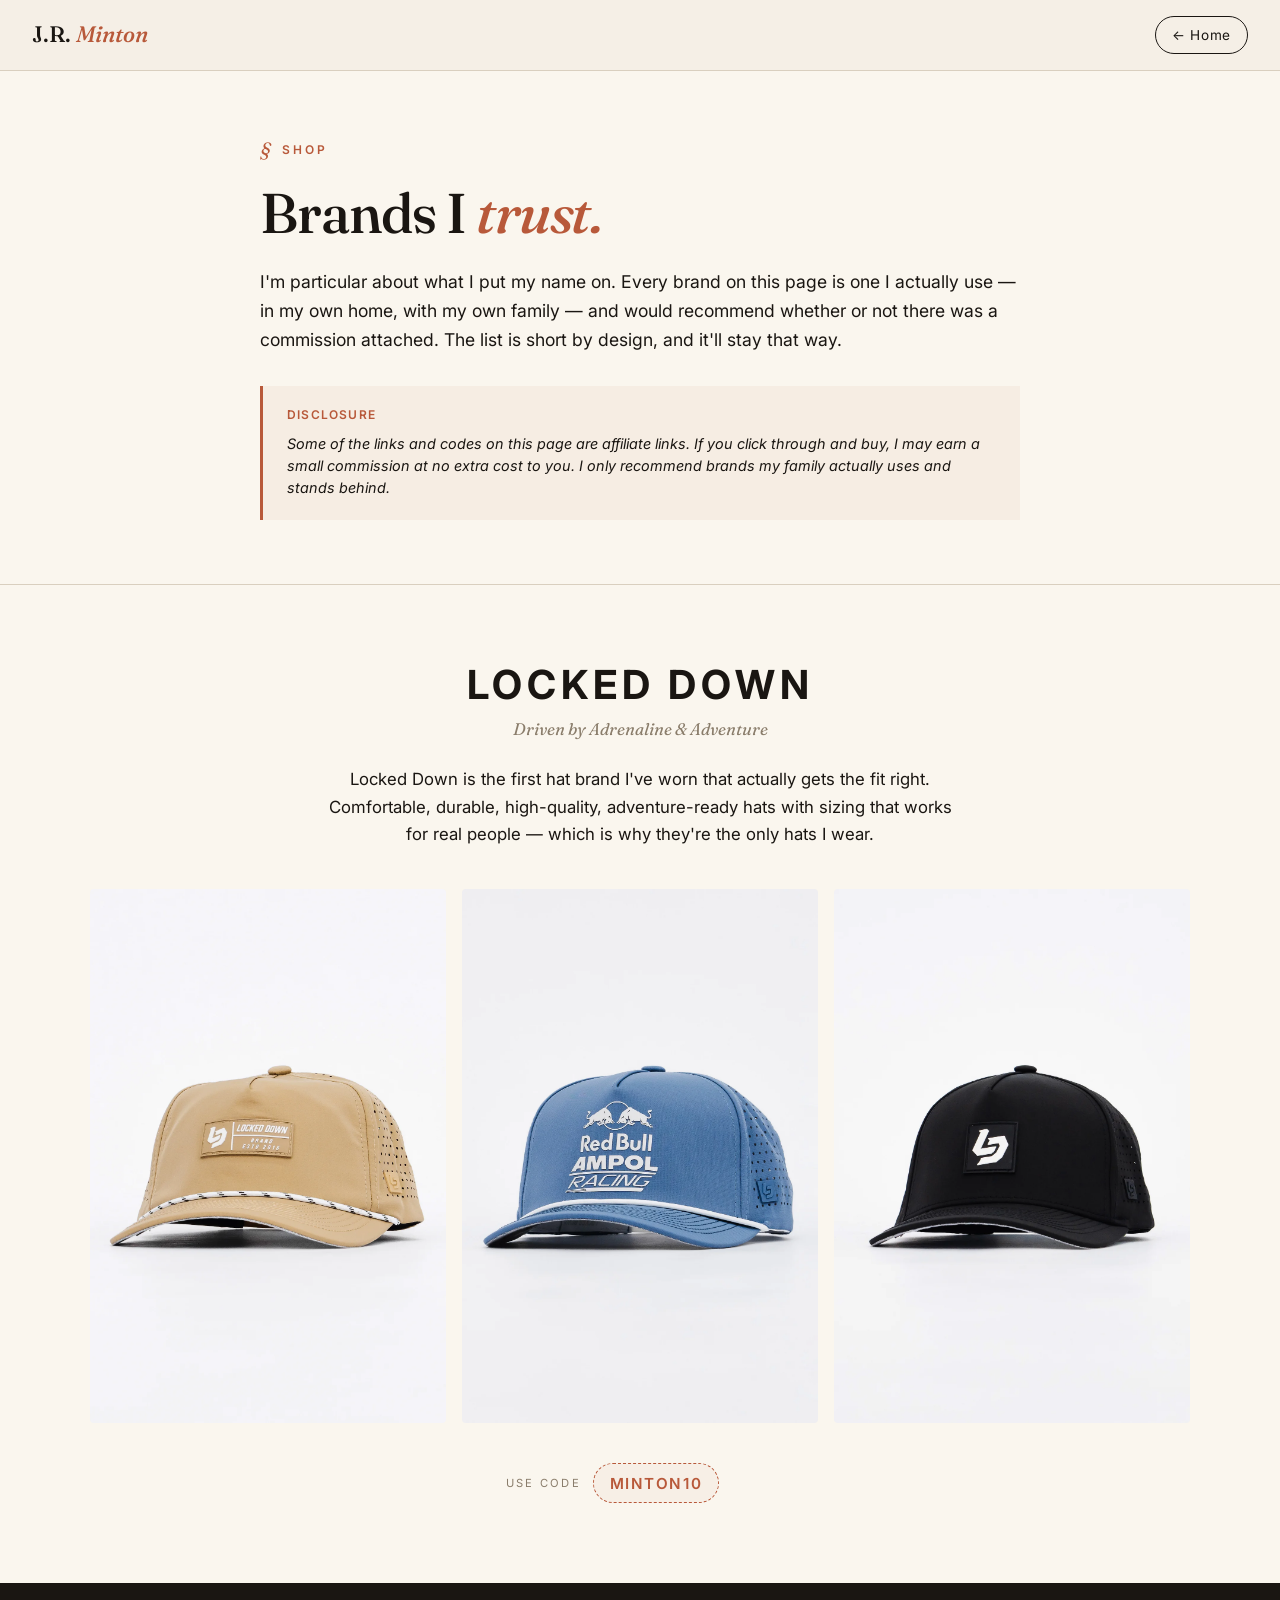
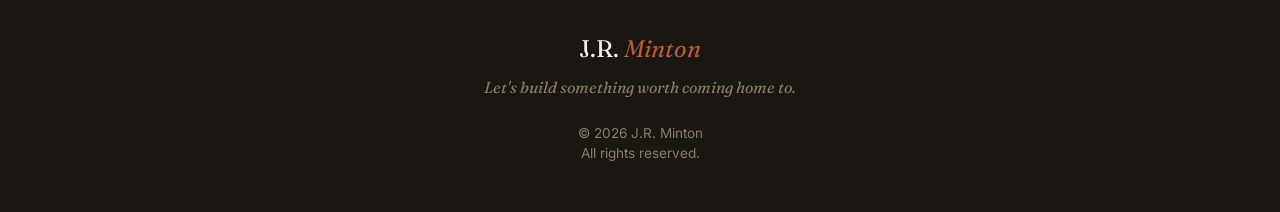
==== commit 3926e87a: "Add files via upload" ====
--- a/affiliates.html
+++ b/affiliates.html
@@ -4,143 +4,374 @@
 <meta charset="UTF-8" />
 <meta name="viewport" content="width=device-width, initial-scale=1.0" />
 
-<!-- ============== PAGE-SPECIFIC METADATA ============== -->
 <title>Shop — Brands I Trust | J.R. Minton</title>
 <meta name="description" content="A short, carefully curated list of brands J.R. Minton actually uses with his family — and stands behind." />
-<link rel="canonical" href="https://jrminton.com/affiliates.html" />
-
-<!-- ============== SHARED SEO META ============== -->
+<link rel="canonical" href="https://jrminton.com/affiliates" />
+
 <meta name="author" content="J.R. Minton" />
 <meta name="robots" content="index, follow, max-image-preview:large" />
 <meta name="theme-color" content="#1a1612" />
 
-<!-- ============== OPEN GRAPH ============== -->
 <meta property="og:type" content="website" />
 <meta property="og:site_name" content="J.R. Minton" />
 <meta property="og:title" content="Shop — Brands I Trust | J.R. Minton" />
 <meta property="og:description" content="A short, carefully curated list of brands J.R. Minton actually uses with his family — and stands behind." />
-<meta property="og:url" content="https://jrminton.com/affiliates.html" />
+<meta property="og:url" content="https://jrminton.com/affiliates" />
 <meta property="og:image" content="https://jrminton.com/jr-minton.jpg" />
 <meta property="og:image:alt" content="Portrait of J.R. Minton" />
 <meta property="og:locale" content="en_US" />
 
-<!-- ============== TWITTER / X CARD ============== -->
 <meta name="twitter:card" content="summary_large_image" />
 <meta name="twitter:title" content="Shop — Brands I Trust | J.R. Minton" />
 <meta name="twitter:description" content="A short, carefully curated list of brands J.R. Minton actually uses with his family — and stands behind." />
 <meta name="twitter:image" content="https://jrminton.com/jr-minton.jpg" />
-<meta name="twitter:image:alt" content="Portrait of J.R. Minton" />
-
-<!-- ============== FAVICON ============== -->
+
 <link rel="icon" type="image/x-icon" href="/favicon.ico" />
 <link rel="icon" type="image/svg+xml" href="/favicon.svg" />
-<link rel="icon" type="image/png" sizes="96x96" href="/favicon-96x96.png" />
 <link rel="apple-touch-icon" sizes="180x180" href="/apple-touch-icon.png" />
-<link rel="manifest" href="/site.webmanifest" />
-
-<!-- ============== SHARED STYLES ============== -->
-<link rel="stylesheet" href="styles.css" />
+
+<!-- Fonts (loaded independently — not dependent on styles.css) -->
+<link rel="preconnect" href="https://fonts.googleapis.com" />
+<link rel="preconnect" href="https://fonts.gstatic.com" crossorigin />
+<link href="https://fonts.googleapis.com/css2?family=Fraunces:ital,wght@0,400;0,500;0,600;1,400;1,500&family=Inter:wght@400;500;600;700&display=swap" rel="stylesheet" />
+
+<!-- ============== ALL PAGE STYLING — EMBEDDED, NO EXTERNAL CSS REQUIRED ============== -->
+<style>
+  /* Sensible defaults so the page works even if every other CSS file fails */
+  *, *::before, *::after { box-sizing: border-box; }
+  body {
+    margin: 0;
+    font-family: 'Inter', system-ui, sans-serif;
+    color: #1a1612;
+    background: #f5efe6;
+    line-height: 1.5;
+    -webkit-font-smoothing: antialiased;
+  }
+  img { display: block; max-width: 100%; }
+  a { color: inherit; }
+  h1, h2, p { margin: 0; }
+
+  /* Container */
+  .aff-container {
+    max-width: 1100px;
+    margin: 0 auto;
+  }
+  .aff-narrow { max-width: 760px; }
+
+  /* Eyebrow label (matching homepage section-label) */
+  .aff-eyebrow {
+    font-size: 0.75rem;
+    font-weight: 600;
+    letter-spacing: 0.25em;
+    text-transform: uppercase;
+    color: #b8593a;
+    margin-bottom: 1.25rem;
+  }
+  .aff-eyebrow::before {
+    content: '§';
+    font-family: 'Fraunces', serif;
+    font-style: italic;
+    font-weight: 400;
+    font-size: 1.2rem;
+    margin-right: 0.5rem;
+    vertical-align: -2px;
+  }
+
+  /* Nav (minimal, self-contained — works without any external JS or CSS) */
+  .aff-nav {
+    position: sticky;
+    top: 0;
+    z-index: 100;
+    background: rgba(245, 239, 230, 0.92);
+    -webkit-backdrop-filter: blur(8px);
+    backdrop-filter: blur(8px);
+    border-bottom: 1px solid #d9cfbf;
+  }
+  .aff-nav-inner {
+    max-width: 1400px;
+    margin: 0 auto;
+    padding: 1rem 2rem;
+    display: flex;
+    align-items: center;
+    justify-content: space-between;
+    gap: 1rem;
+  }
+  .aff-nav-logo {
+    font-family: 'Fraunces', serif;
+    font-size: 1.4rem;
+    text-decoration: none;
+    color: #1a1612;
+    font-weight: 500;
+  }
+  .aff-nav-logo em {
+    font-style: italic;
+    color: #b8593a;
+  }
+  .aff-nav-back {
+    font-size: 0.85rem;
+    text-decoration: none;
+    color: #1a1612;
+    letter-spacing: 0.05em;
+    padding: 0.5rem 1rem;
+    border: 1px solid #1a1612;
+    border-radius: 999px;
+    transition: background 0.2s ease, color 0.2s ease;
+  }
+  .aff-nav-back:hover {
+    background: #1a1612;
+    color: #f5efe6;
+  }
+
+  /* Intro band */
+  .aff-intro {
+    background: #faf6ee;
+    padding: 4rem 2rem;
+  }
+  .aff-intro h1 {
+    font-family: 'Fraunces', serif;
+    font-weight: 500;
+    font-size: clamp(2.25rem, 6vw, 3.5rem);
+    line-height: 1.05;
+    letter-spacing: -0.02em;
+    margin: 0 0 1.5rem;
+    color: #1a1612;
+  }
+  .aff-intro h1 em {
+    font-style: italic;
+    color: #b8593a;
+  }
+  .aff-intro .lead {
+    font-size: 1.1rem;
+    line-height: 1.65;
+    margin: 0 0 2rem;
+  }
+
+  /* Disclosure box */
+  .aff-disclosure {
+    margin-top: 2rem;
+    padding: 1.25rem 1.5rem;
+    border-left: 3px solid #b8593a;
+    background: rgba(184, 89, 58, 0.06);
+    font-size: 0.9rem;
+    line-height: 1.55;
+    font-style: italic;
+  }
+  .aff-disclosure strong {
+    display: block;
+    margin-bottom: 0.5rem;
+    font-style: normal;
+    font-weight: 600;
+    text-transform: uppercase;
+    letter-spacing: 0.1em;
+    font-size: 0.75rem;
+    color: #b8593a;
+  }
+
+  /* Brand section */
+  .aff-brand {
+    padding: 5rem 2rem;
+    background: #f5efe6;
+    border-top: 1px solid #d9cfbf;
+  }
+  .aff-brand:nth-of-type(even) { background: #faf6ee; }
+
+  .aff-brand-header {
+    text-align: center;
+    margin-bottom: 1.5rem;
+  }
+  .aff-brand-name {
+    font-family: 'Inter', sans-serif;
+    font-size: clamp(1.75rem, 4.5vw, 2.5rem);
+    font-weight: 700;
+    letter-spacing: 0.12em;
+    text-transform: uppercase;
+    color: #1a1612;
+    line-height: 1;
+    margin: 0;
+  }
+  .aff-brand-tagline {
+    font-family: 'Fraunces', serif;
+    font-style: italic;
+    font-size: 1.05rem;
+    color: #8a7d6b;
+    margin: 0.75rem 0 0;
+  }
+  .aff-brand-blurb {
+    max-width: 640px;
+    margin: 0 auto 2.5rem;
+    text-align: center;
+    font-size: 1.05rem;
+    line-height: 1.65;
+  }
+
+  /* Product grid — ALWAYS 3 columns, even on mobile */
+  .aff-products {
+    display: grid;
+    grid-template-columns: repeat(3, 1fr);
+    gap: 1rem;
+    margin-bottom: 2.5rem;
+  }
+  .aff-product {
+    display: block;
+    text-decoration: none;
+    color: inherit;
+    border-radius: 4px;
+    overflow: hidden;
+    background: #faf6ee;
+    transition: transform 0.2s ease, box-shadow 0.2s ease;
+  }
+  .aff-brand:nth-of-type(even) .aff-product { background: #f5efe6; }
+  .aff-product:hover {
+    transform: translateY(-3px);
+    box-shadow: 0 10px 24px rgba(26, 22, 18, 0.10);
+  }
+  .aff-product img {
+    width: 100%;
+    height: auto;
+    aspect-ratio: 2 / 3;
+    object-fit: cover;
+  }
+
+  /* Discount code pill */
+  .aff-code {
+    display: flex;
+    justify-content: center;
+    align-items: center;
+    gap: 0.75rem;
+    margin-top: 1rem;
+    flex-wrap: wrap;
+  }
+  .aff-code-label {
+    font-size: 0.7rem;
+    text-transform: uppercase;
+    letter-spacing: 0.2em;
+    color: #8a7d6b;
+  }
+  .aff-code-value {
+    display: inline-flex;
+    padding: 0.6rem 1rem;
+    border: 1px dashed #b8593a;
+    border-radius: 999px;
+    background: rgba(184, 89, 58, 0.04);
+    font-family: 'Inter', sans-serif;
+    font-weight: 600;
+    font-size: 0.95rem;
+    letter-spacing: 0.1em;
+    color: #b8593a;
+    cursor: pointer;
+    user-select: all;
+    transition: background 0.2s ease, color 0.2s ease;
+  }
+  .aff-code-value:hover {
+    background: #b8593a;
+    color: #faf6ee;
+  }
+  .aff-code-copied {
+    font-size: 0.75rem;
+    color: #b8593a;
+    opacity: 0;
+    transition: opacity 0.2s ease;
+  }
+  .aff-code-copied.is-visible { opacity: 1; }
+
+  /* Footer */
+  .aff-footer {
+    background: #1a1612;
+    color: #f5efe6;
+    padding: 3rem 2rem;
+    text-align: center;
+  }
+  .aff-footer-logo {
+    font-family: 'Fraunces', serif;
+    font-size: 1.5rem;
+    margin-bottom: 0.5rem;
+  }
+  .aff-footer-logo em {
+    font-style: italic;
+    color: #b8593a;
+  }
+  .aff-footer-tagline {
+    font-family: 'Fraunces', serif;
+    font-style: italic;
+    color: #8a7d6b;
+    margin-bottom: 1.5rem;
+  }
+  .aff-footer-meta {
+    font-size: 0.85rem;
+    color: #8a7d6b;
+    line-height: 1.5;
+  }
+
+  /* Mobile tweaks */
+  @media (max-width: 600px) {
+    .aff-nav-inner { padding: 0.75rem 1.25rem; }
+    .aff-intro { padding: 3rem 1.25rem; }
+    .aff-brand { padding: 3.5rem 1.25rem; }
+    .aff-products { gap: 0.5rem; }
+    .aff-brand-blurb { font-size: 1rem; }
+  }
+</style>
 
 </head>
 <body>
 
-<!-- ============== NAV (shared — keep identical across pages) ============== -->
-<nav id="nav">
-  <div class="nav-inner">
-    <a href="/" class="nav-logo">J.R. <span>Minton</span></a>
-    <ul class="nav-links" id="navLinks">
-      <li><a href="/#about">About</a></li>
-      <li><a href="/#podcast">Podcast</a></li>
-      <li><a href="/#work">Work With Me</a></li>
-      <li><a href="/affiliates.html">Shop</a></li>
-      <li><a href="/#faq">FAQ</a></li>
-      <li><a href="/#connect" class="nav-cta">Contact</a></li>
-    </ul>
-    <div class="nav-socials">
-      <a href="https://www.instagram.com/minton__jr" target="_blank" rel="noopener noreferrer" class="nav-social" aria-label="Instagram">
-        <svg viewBox="0 0 24 24"><path fill-rule="evenodd" d="M7 2h10a5 5 0 0 1 5 5v10a5 5 0 0 1-5 5H7a5 5 0 0 1-5-5V7a5 5 0 0 1 5-5zm0 2a3 3 0 0 0-3 3v10a3 3 0 0 0 3 3h10a3 3 0 0 0 3-3V7a3 3 0 0 0-3-3zm10 2a1 1 0 1 0 0 2 1 1 0 0 0 0-2zm-5 1a5 5 0 1 1 0 10 5 5 0 0 1 0-10zm0 2a3 3 0 1 0 0 6 3 3 0 0 0 0-6z"/></svg>
-      </a>
-      <a href="https://www.facebook.com/share/1GjVgejUcX/" target="_blank" rel="noopener noreferrer" class="nav-social" aria-label="Facebook">
-        <svg viewBox="0 0 24 24"><path d="M22 12a10 10 0 1 0-11.56 9.88v-6.99H7.9V12h2.54V9.8c0-2.5 1.5-3.89 3.78-3.89 1.1 0 2.24.2 2.24.2v2.46h-1.26c-1.24 0-1.63.77-1.63 1.56V12h2.77l-.44 2.89h-2.33v6.99A10 10 0 0 0 22 12z"/></svg>
-      </a>
-      <a href="https://www.tiktok.com/@minton__jr" target="_blank" rel="noopener noreferrer" class="nav-social" aria-label="TikTok">
-        <svg viewBox="0 0 24 24"><path d="M19.59 6.69a4.83 4.83 0 0 1-3.77-4.25V2h-3.45v13.67a2.89 2.89 0 0 1-5.2 1.74 2.89 2.89 0 0 1 2.31-4.64 2.93 2.93 0 0 1 .88.13V9.4a6.84 6.84 0 0 0-1-.05A6.33 6.33 0 0 0 5.8 20.1a6.34 6.34 0 0 0 10.86-4.43V8.78a8.16 8.16 0 0 0 4.77 1.52V6.85a4.85 4.85 0 0 1-1.84-.16z"/></svg>
-      </a>
-      <a href="https://substack.com/@mintonjr" target="_blank" rel="noopener noreferrer" class="nav-social" aria-label="Substack">
-        <svg viewBox="0 0 24 24"><path d="M3 2.5h18V5H3zm0 4.5h18v2.5H3zm0 4.5h18V21.5l-9-4.5-9 4.5z"/></svg>
-      </a>
-      <a href="mailto:sofas_liquids_8u@icloud.com" class="nav-social" aria-label="Email J.R.">
-        <svg viewBox="0 0 24 24"><path d="M20 4H4a2 2 0 0 0-2 2v12a2 2 0 0 0 2 2h16a2 2 0 0 0 2-2V6a2 2 0 0 0-2-2zm0 4.24-8 5-8-5V6l8 5 8-5v2.24z"/></svg>
-      </a>
-    </div>
-    <button class="menu-toggle" id="menuToggle" aria-label="Open menu" aria-expanded="false">
-      <svg class="menu-icon-open" viewBox="0 0 24 24" aria-hidden="true">
-        <path d="M3 6h18M3 12h18M3 18h18" stroke="currentColor" stroke-width="2" stroke-linecap="round" fill="none"/>
-      </svg>
-      <svg class="menu-icon-close" viewBox="0 0 24 24" aria-hidden="true">
-        <path d="M6 6l12 12M18 6L6 18" stroke="currentColor" stroke-width="2" stroke-linecap="round" fill="none"/>
-      </svg>
-    </button>
+<!-- Minimal nav — just logo + Home link. No reliance on shared scripts.js -->
+<nav class="aff-nav">
+  <div class="aff-nav-inner">
+    <a href="/" class="aff-nav-logo">J.R. <em>Minton</em></a>
+    <a href="/" class="aff-nav-back">← Home</a>
   </div>
 </nav>
 
 <main>
 
-  <!-- ============== INTRO + DISCLOSURE ============== -->
-  <section class="affiliate-intro">
-    <div class="section-inner">
-      <div class="section-label">Shop</div>
-      <h1>Brands I <span class="italic">trust.</span></h1>
+  <!-- INTRO + DISCLOSURE -->
+  <section class="aff-intro">
+    <div class="aff-container aff-narrow">
+      <div class="aff-eyebrow">Shop</div>
+      <h1>Brands I <em>trust.</em></h1>
       <p class="lead">
         I'm particular about what I put my name on. Every brand on this page is one I actually use — in my own home, with my own family — and would recommend whether or not there was a commission attached. The list is short by design, and it'll stay that way.
       </p>
 
-      <div class="affiliate-disclosure">
+      <div class="aff-disclosure">
         <strong>Disclosure</strong>
         Some of the links and codes on this page are affiliate links. If you click through and buy, I may earn a small commission at no extra cost to you. I only recommend brands my family actually uses and stands behind.
       </div>
     </div>
   </section>
 
-  <!-- ============== BRAND: LOCKED DOWN ============== -->
-  <!--
-    To add a new brand later, copy this entire <section class="affiliate-brand">...</section>
-    block, paste it below, and swap in the new brand's name, blurb, products, and code.
-    The page automatically alternates the section background (cream ↔ paper) based on position.
-
-    Logo: currently rendering the brand name as a styled wordmark. To use an actual image
-    instead, replace the <div class="brand-name"> line with:
-      <img src="locked-down-logo.png" class="brand-logo-img" alt="Locked Down Brand" />
-  -->
-  <section class="affiliate-brand">
-    <div class="section-inner">
-
-      <div class="brand-header">
-        <div class="brand-name">Locked Down</div>
-        <div class="brand-tagline">Driven by Adrenaline &amp; Adventure</div>
+  <!-- BRAND: LOCKED DOWN
+       To add another brand: copy this <section>...</section> block and edit the
+       brand name, tagline, blurb, three product links/images, and discount code. -->
+  <section class="aff-brand">
+    <div class="aff-container">
+
+      <div class="aff-brand-header">
+        <h2 class="aff-brand-name">Locked Down</h2>
+        <p class="aff-brand-tagline">Driven by Adrenaline &amp; Adventure</p>
       </div>
 
-      <p class="brand-blurb">
+      <p class="aff-brand-blurb">
         Locked Down is the first hat brand I've worn that actually gets the fit right. Comfortable, durable, high-quality, adventure-ready hats with sizing that works for real people — which is why they're the only hats I wear.
       </p>
 
-      <div class="brand-products">
-        <a href="https://collabs.shop/lomo2l" target="_blank" rel="sponsored noopener noreferrer" class="brand-product" aria-label="Shop the tan Locked Down hat">
+      <div class="aff-products">
+        <a href="https://collabs.shop/lomo2l" target="_blank" rel="sponsored noopener noreferrer" class="aff-product" aria-label="Shop the tan Locked Down hat">
           <img src="locked-down-1.webp" alt="Locked Down tan/khaki hat with brand patch" loading="lazy" />
         </a>
-        <a href="https://collabs.shop/q4mbfq" target="_blank" rel="sponsored noopener noreferrer" class="brand-product" aria-label="Shop the Red Bull Ampol Racing Locked Down hat">
+        <a href="https://collabs.shop/q4mbfq" target="_blank" rel="sponsored noopener noreferrer" class="aff-product" aria-label="Shop the Red Bull Ampol Racing Locked Down hat">
           <img src="locked-down-2.webp" alt="Locked Down x Red Bull Ampol Racing blue hat" loading="lazy" />
         </a>
-        <a href="https://collabs.shop/qpv1nc" target="_blank" rel="sponsored noopener noreferrer" class="brand-product" aria-label="Shop the black Locked Down ICON hat">
+        <a href="https://collabs.shop/qpv1nc" target="_blank" rel="sponsored noopener noreferrer" class="aff-product" aria-label="Shop the black Locked Down ICON hat">
           <img src="locked-down-3.webp" alt="Locked Down ICON black hat with LD logo" loading="lazy" />
         </a>
       </div>
 
-      <!-- DISCOUNT CODE — tap the pill to copy. -->
-      <div class="brand-code">
-        <span class="brand-code-label">Use code</span>
-        <button type="button" class="brand-code-value" data-copy="MINTON10">MINTON10</button>
-        <span class="brand-code-copied" aria-live="polite">Copied!</span>
+      <div class="aff-code">
+        <span class="aff-code-label">Use code</span>
+        <button type="button" class="aff-code-value" data-copy="MINTON10">MINTON10</button>
+        <span class="aff-code-copied" aria-live="polite">Copied!</span>
       </div>
 
     </div>
@@ -148,19 +379,37 @@
 
 </main>
 
-<!-- ============== FOOTER ============== -->
-<footer>
-  <div class="footer-inner">
-    <div class="footer-logo">J.R. <span class="italic">Minton</span></div>
-    <div class="footer-tagline">Let's build something worth coming home to.</div>
-    <div class="footer-meta">
-      © 2026 J.R. Minton<br>
-      All rights reserved.
-    </div>
+<footer class="aff-footer">
+  <div class="aff-footer-logo">J.R. <em>Minton</em></div>
+  <div class="aff-footer-tagline">Let's build something worth coming home to.</div>
+  <div class="aff-footer-meta">
+    © 2026 J.R. Minton<br />
+    All rights reserved.
   </div>
 </footer>
 
-<script src="scripts.js" defer></script>
+<!-- Inline code-copy handler (no scripts.js dependency) -->
+<script>
+  document.querySelectorAll('.aff-code-value[data-copy]').forEach(function (btn) {
+    btn.addEventListener('click', async function () {
+      var code = btn.getAttribute('data-copy');
+      var feedback = btn.parentElement.querySelector('.aff-code-copied');
+      try {
+        await navigator.clipboard.writeText(code);
+        if (feedback) {
+          feedback.classList.add('is-visible');
+          setTimeout(function () { feedback.classList.remove('is-visible'); }, 1800);
+        }
+      } catch (err) {
+        var range = document.createRange();
+        range.selectNodeContents(btn);
+        var sel = window.getSelection();
+        sel.removeAllRanges();
+        sel.addRange(range);
+      }
+    });
+  });
+</script>
 
 </body>
 </html>
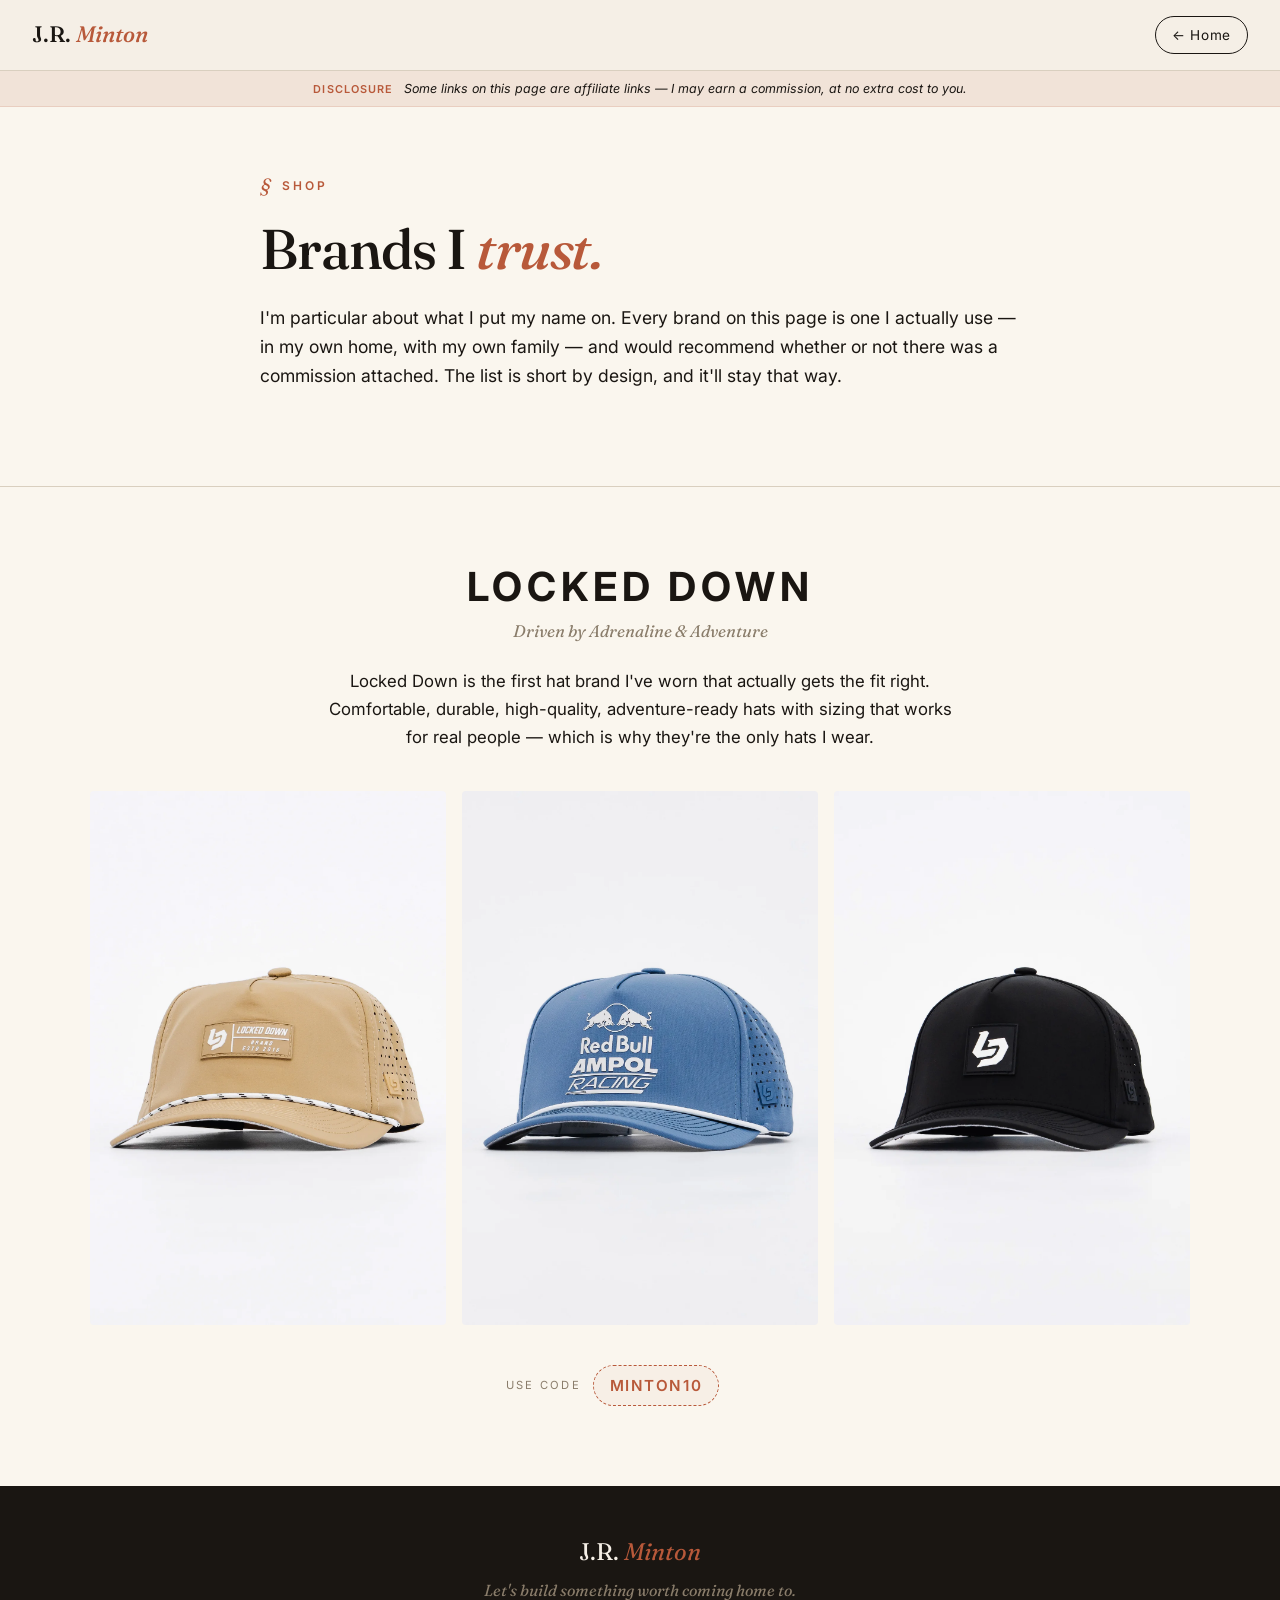
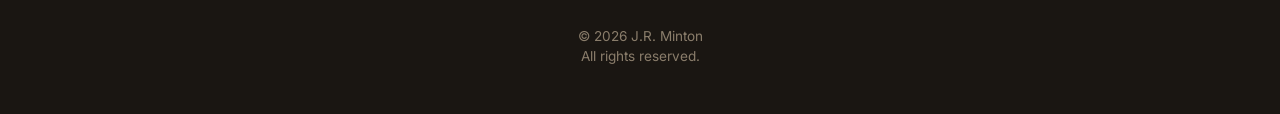
==== commit 35d6c5ab: "Add files via upload" ====
--- a/affiliates.html
+++ b/affiliates.html
@@ -75,6 +75,27 @@
     font-size: 1.2rem;
     margin-right: 0.5rem;
     vertical-align: -2px;
+  }
+
+  /* Slim disclosure banner — sits below nav, before all content */
+  .aff-banner {
+    background: rgba(184, 89, 58, 0.08);
+    border-bottom: 1px solid rgba(184, 89, 58, 0.15);
+    padding: 0.55rem 2rem;
+    text-align: center;
+    font-size: 0.78rem;
+    line-height: 1.4;
+    color: #1a1612;
+    font-style: italic;
+  }
+  .aff-banner strong {
+    font-style: normal;
+    font-weight: 600;
+    text-transform: uppercase;
+    letter-spacing: 0.1em;
+    font-size: 0.68rem;
+    color: #b8593a;
+    margin-right: 0.4rem;
   }
 
   /* Nav (minimal, self-contained — works without any external JS or CSS) */
@@ -323,6 +344,12 @@
   </div>
 </nav>
 
+<!-- FTC affiliate disclosure — appears before any affiliate link, plain English -->
+<div class="aff-banner">
+  <strong>Disclosure</strong>
+  Some links on this page are affiliate links — I may earn a commission, at no extra cost to you.
+</div>
+
 <main>
 
   <!-- INTRO + DISCLOSURE -->
@@ -333,11 +360,6 @@
       <p class="lead">
         I'm particular about what I put my name on. Every brand on this page is one I actually use — in my own home, with my own family — and would recommend whether or not there was a commission attached. The list is short by design, and it'll stay that way.
       </p>
-
-      <div class="aff-disclosure">
-        <strong>Disclosure</strong>
-        Some of the links and codes on this page are affiliate links. If you click through and buy, I may earn a small commission at no extra cost to you. I only recommend brands my family actually uses and stands behind.
-      </div>
     </div>
   </section>
 
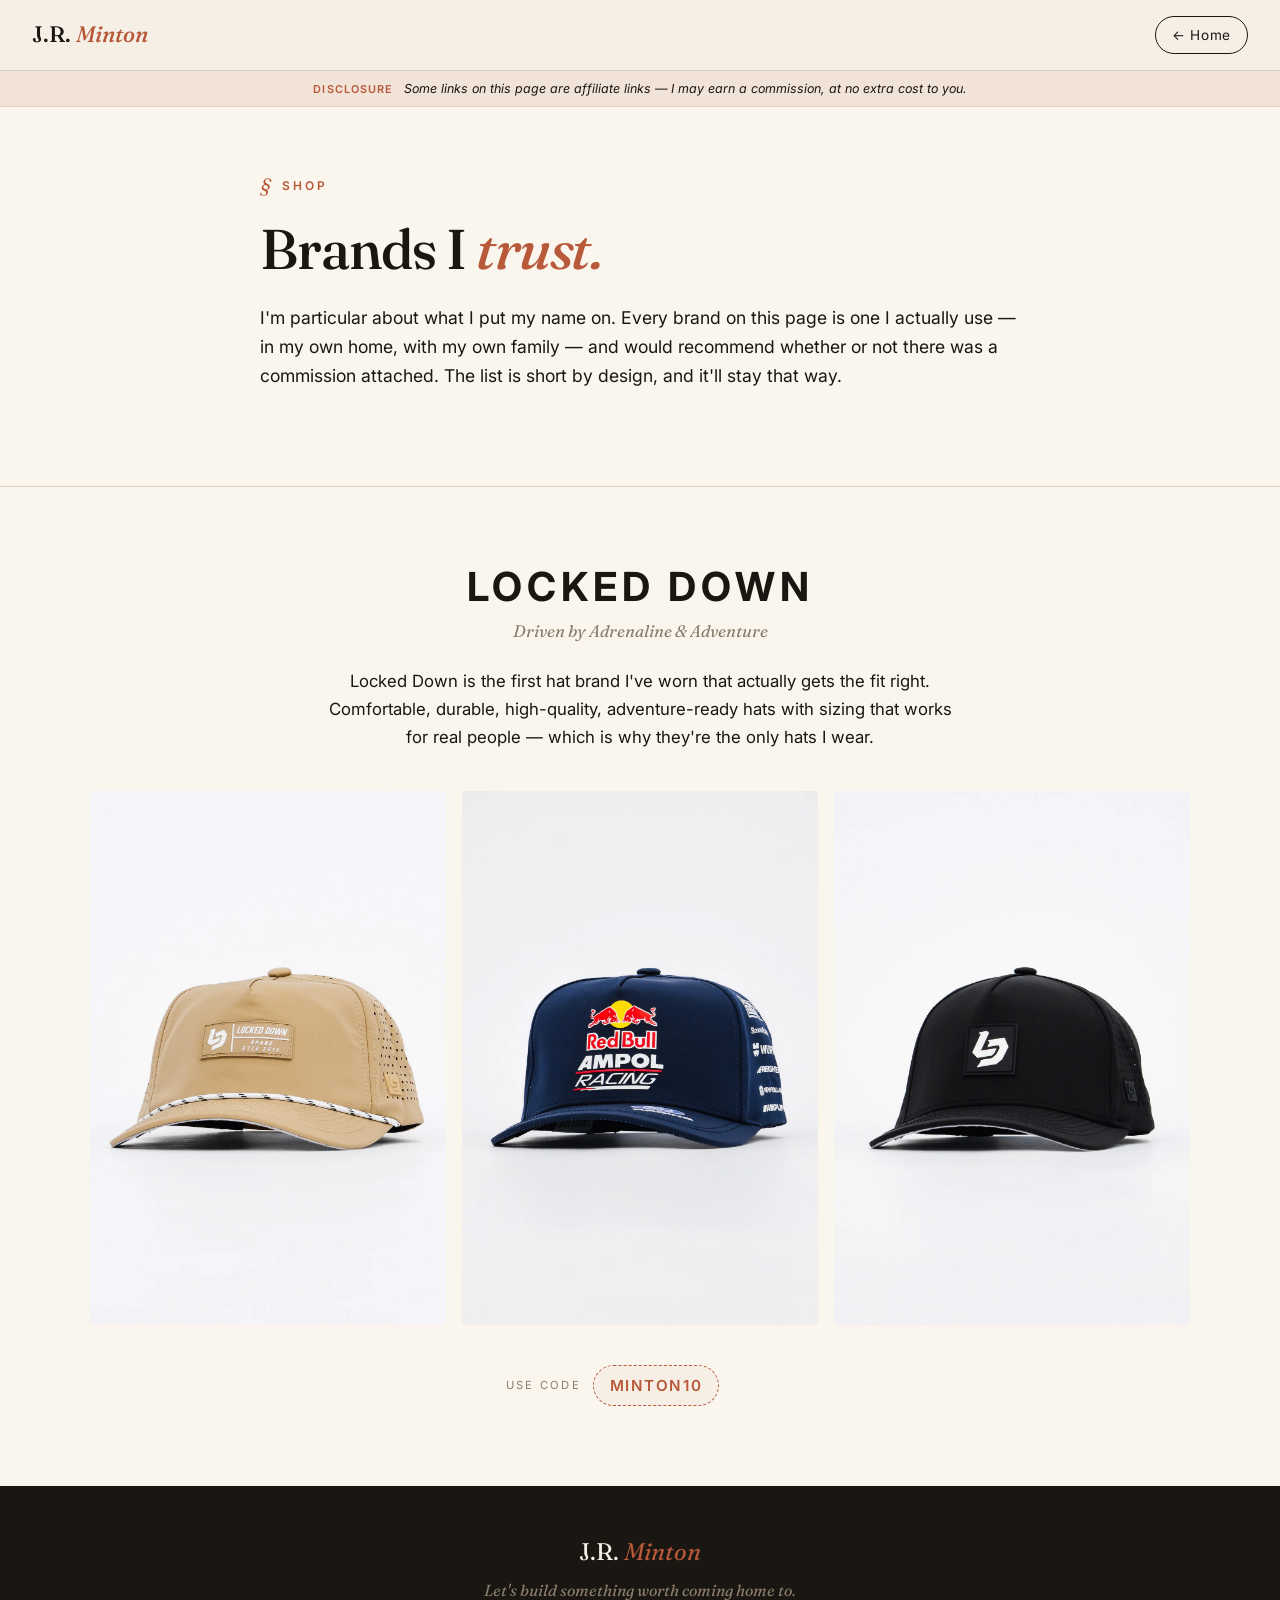
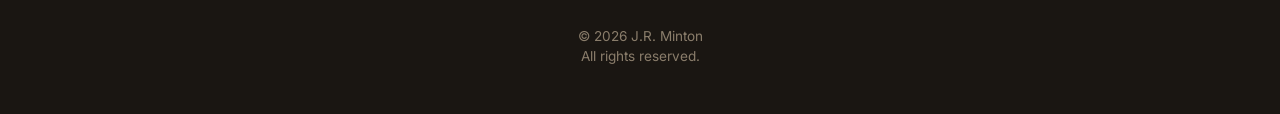
==== commit a20126b2: "Add files via upload" ====
--- a/affiliates.html
+++ b/affiliates.html
@@ -379,13 +379,13 @@
       </p>
 
       <div class="aff-products">
-        <a href="https://collabs.shop/lomo2l" target="_blank" rel="sponsored noopener noreferrer" class="aff-product" aria-label="Shop the tan Locked Down hat">
+        <a href="https://lockeddownbrand.com/products/trail-block-snapback-dune" target="_blank" rel="sponsored noopener noreferrer" class="aff-product" aria-label="Shop the tan Locked Down hat">
           <img src="locked-down-1.webp" alt="Locked Down tan/khaki hat with brand patch" loading="lazy" />
         </a>
-        <a href="https://collabs.shop/q4mbfq" target="_blank" rel="sponsored noopener noreferrer" class="aff-product" aria-label="Shop the Red Bull Ampol Racing Locked Down hat">
-          <img src="locked-down-2.webp" alt="Locked Down x Red Bull Ampol Racing blue hat" loading="lazy" />
+        <a href="https://lockeddownbrand.com/products/rbar-2026-team-icon-snapback" target="_blank" rel="sponsored noopener noreferrer" class="aff-product" aria-label="Shop the Red Bull Ampol Racing 2026 team Locked Down hat">
+          <img src="locked-down-2.webp" alt="Locked Down x Red Bull Ampol Racing 2026 team navy hat" loading="lazy" />
         </a>
-        <a href="https://collabs.shop/qpv1nc" target="_blank" rel="sponsored noopener noreferrer" class="aff-product" aria-label="Shop the black Locked Down ICON hat">
+        <a href="https://lockeddownbrand.com/products/icon-ld-snapback-black" target="_blank" rel="sponsored noopener noreferrer" class="aff-product" aria-label="Shop the black Locked Down ICON hat">
           <img src="locked-down-3.webp" alt="Locked Down ICON black hat with LD logo" loading="lazy" />
         </a>
       </div>
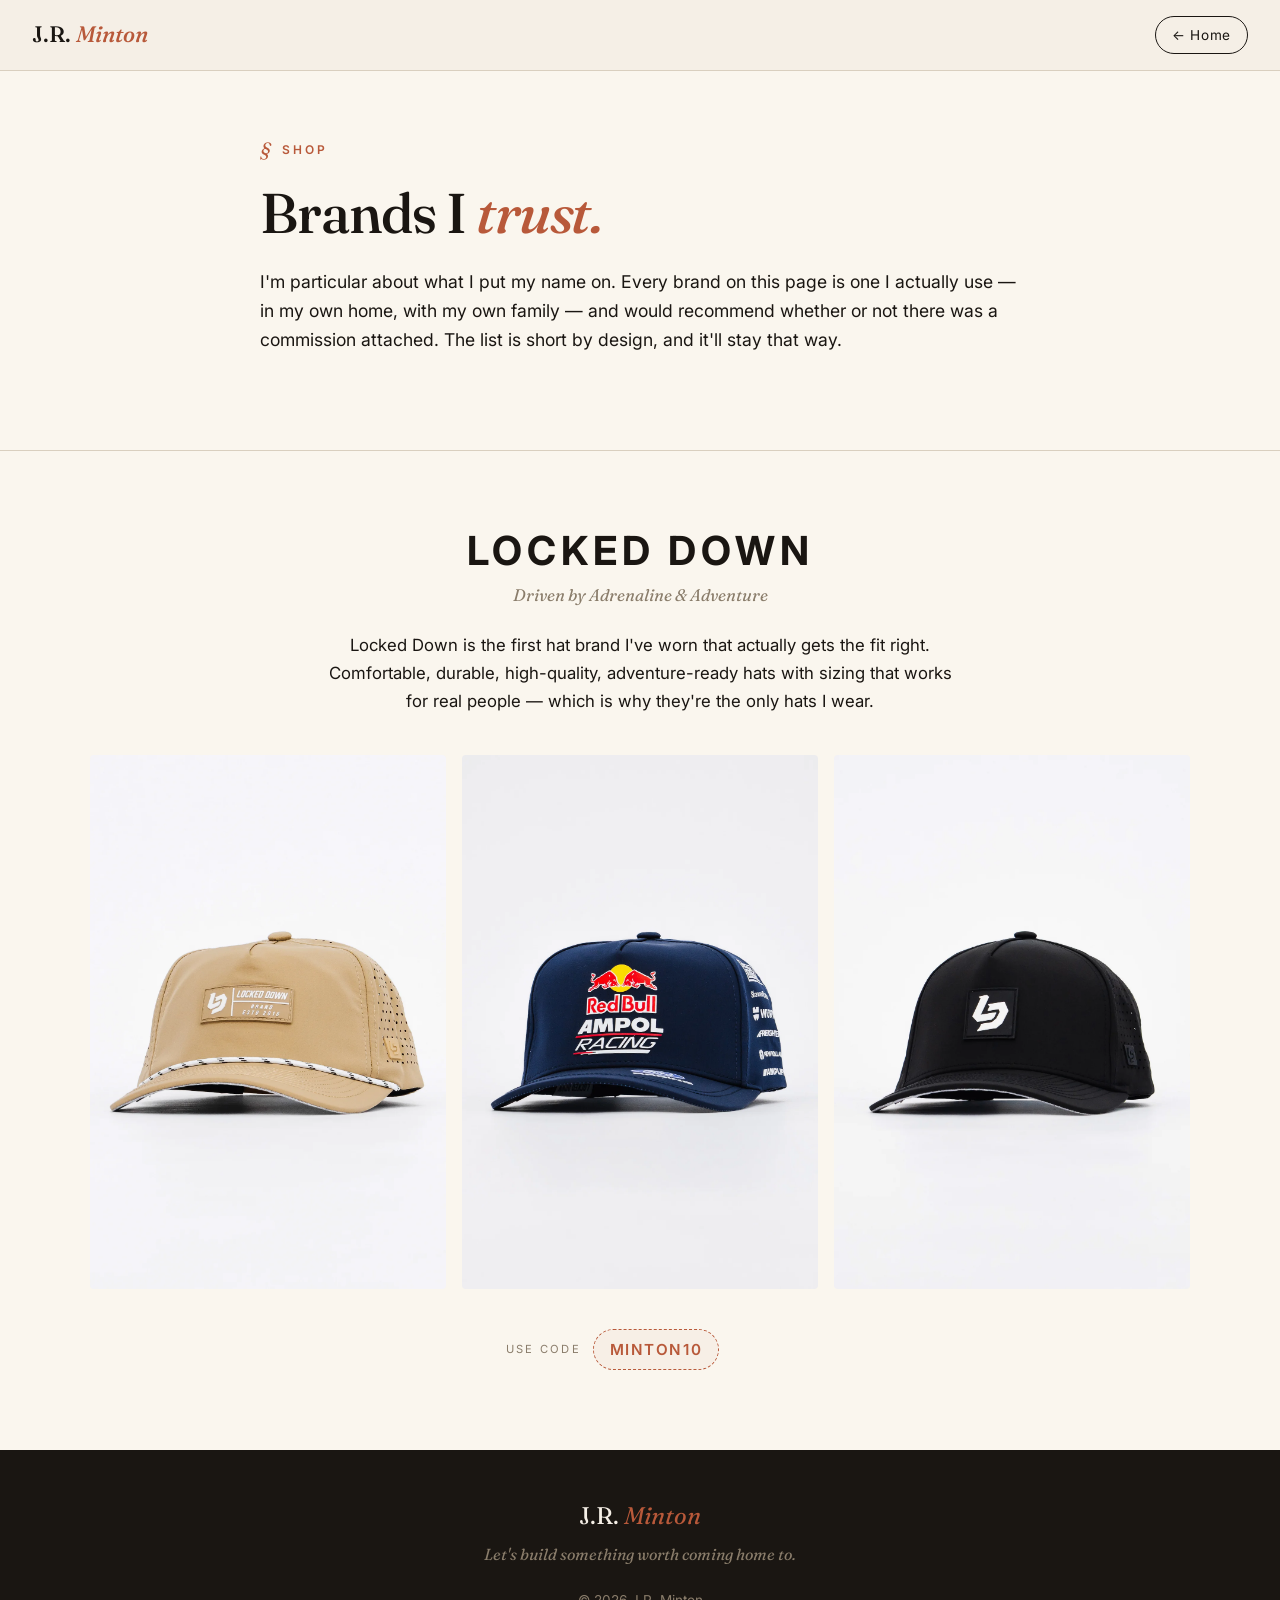
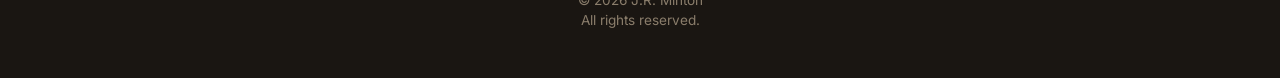
==== commit 83e4c62c: "Add files via upload" ====
--- a/affiliates.html
+++ b/affiliates.html
@@ -75,27 +75,6 @@
     font-size: 1.2rem;
     margin-right: 0.5rem;
     vertical-align: -2px;
-  }
-
-  /* Slim disclosure banner — sits below nav, before all content */
-  .aff-banner {
-    background: rgba(184, 89, 58, 0.08);
-    border-bottom: 1px solid rgba(184, 89, 58, 0.15);
-    padding: 0.55rem 2rem;
-    text-align: center;
-    font-size: 0.78rem;
-    line-height: 1.4;
-    color: #1a1612;
-    font-style: italic;
-  }
-  .aff-banner strong {
-    font-style: normal;
-    font-weight: 600;
-    text-transform: uppercase;
-    letter-spacing: 0.1em;
-    font-size: 0.68rem;
-    color: #b8593a;
-    margin-right: 0.4rem;
   }
 
   /* Nav (minimal, self-contained — works without any external JS or CSS) */
@@ -165,27 +144,6 @@
     font-size: 1.1rem;
     line-height: 1.65;
     margin: 0 0 2rem;
-  }
-
-  /* Disclosure box */
-  .aff-disclosure {
-    margin-top: 2rem;
-    padding: 1.25rem 1.5rem;
-    border-left: 3px solid #b8593a;
-    background: rgba(184, 89, 58, 0.06);
-    font-size: 0.9rem;
-    line-height: 1.55;
-    font-style: italic;
-  }
-  .aff-disclosure strong {
-    display: block;
-    margin-bottom: 0.5rem;
-    font-style: normal;
-    font-weight: 600;
-    text-transform: uppercase;
-    letter-spacing: 0.1em;
-    font-size: 0.75rem;
-    color: #b8593a;
   }
 
   /* Brand section */
@@ -344,15 +302,9 @@
   </div>
 </nav>
 
-<!-- FTC affiliate disclosure — appears before any affiliate link, plain English -->
-<div class="aff-banner">
-  <strong>Disclosure</strong>
-  Some links on this page are affiliate links — I may earn a commission, at no extra cost to you.
-</div>
-
 <main>
 
-  <!-- INTRO + DISCLOSURE -->
+  <!-- INTRO -->
   <section class="aff-intro">
     <div class="aff-container aff-narrow">
       <div class="aff-eyebrow">Shop</div>
